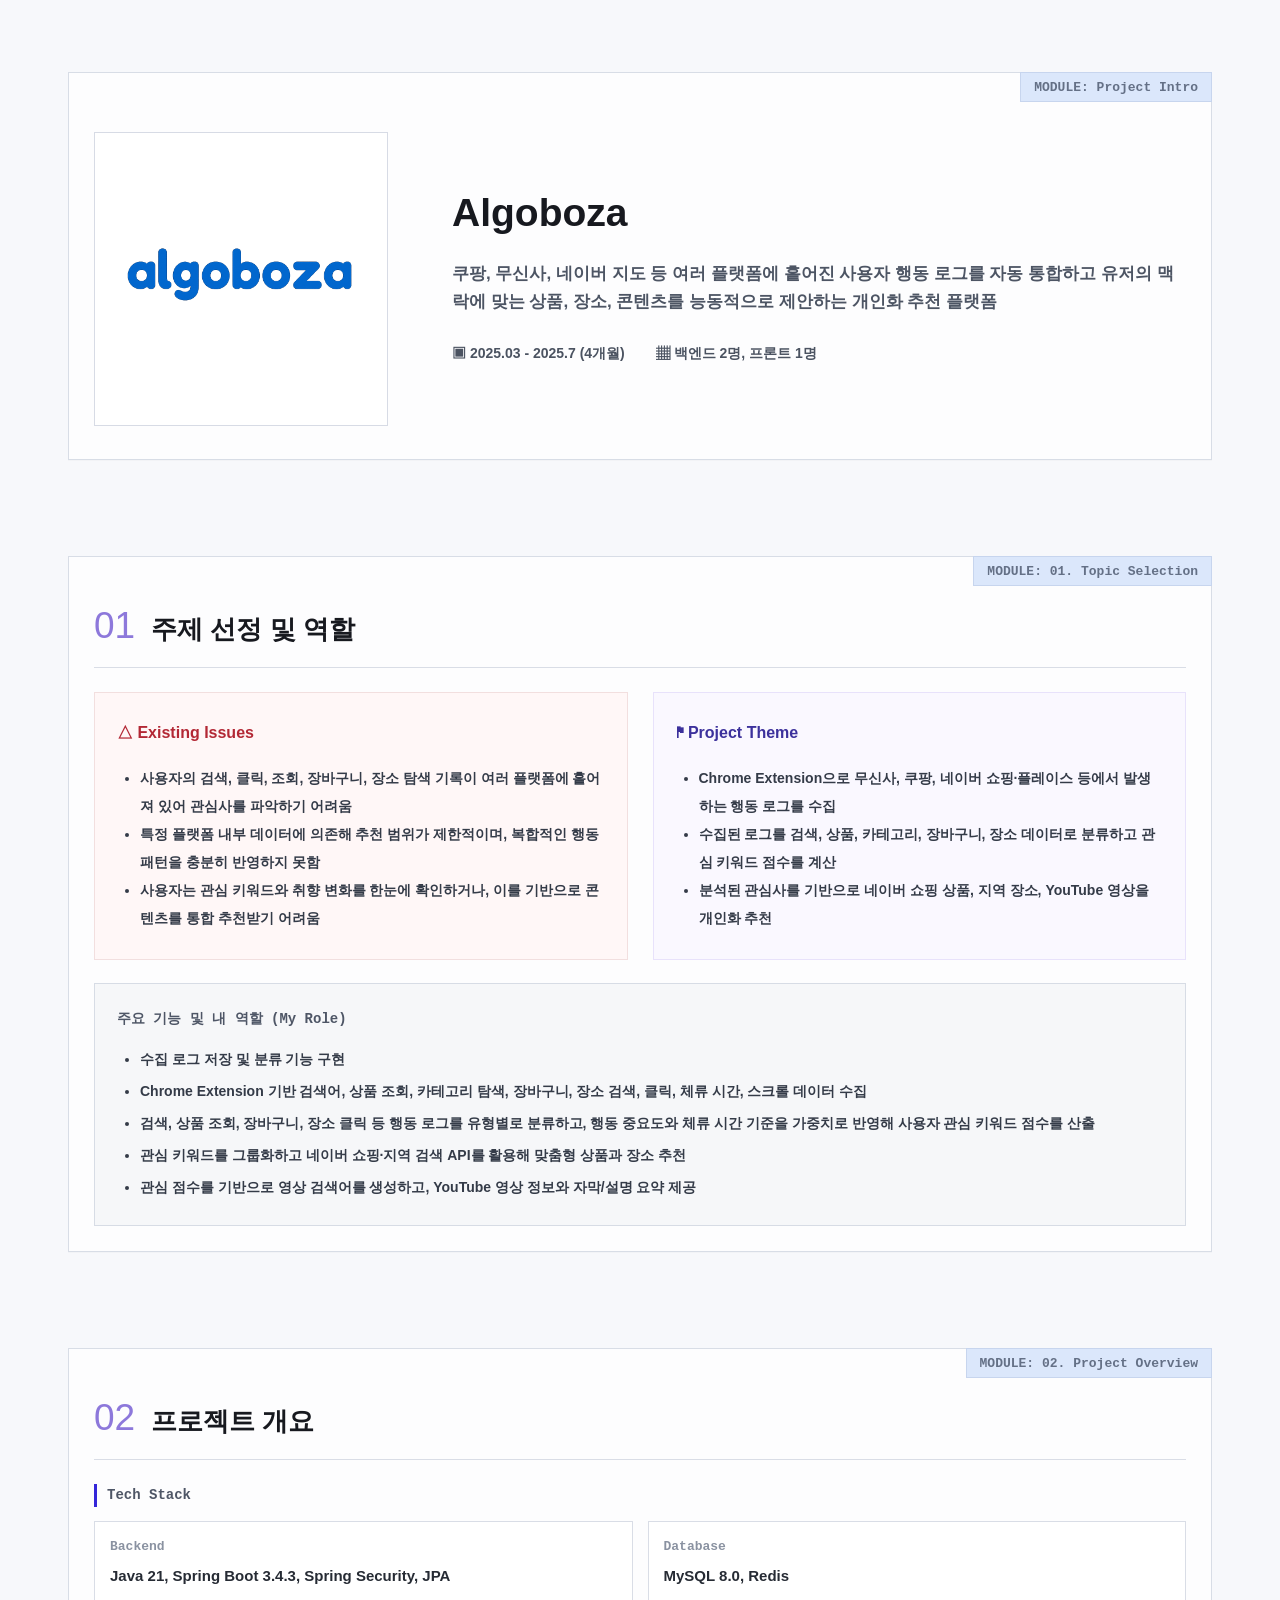
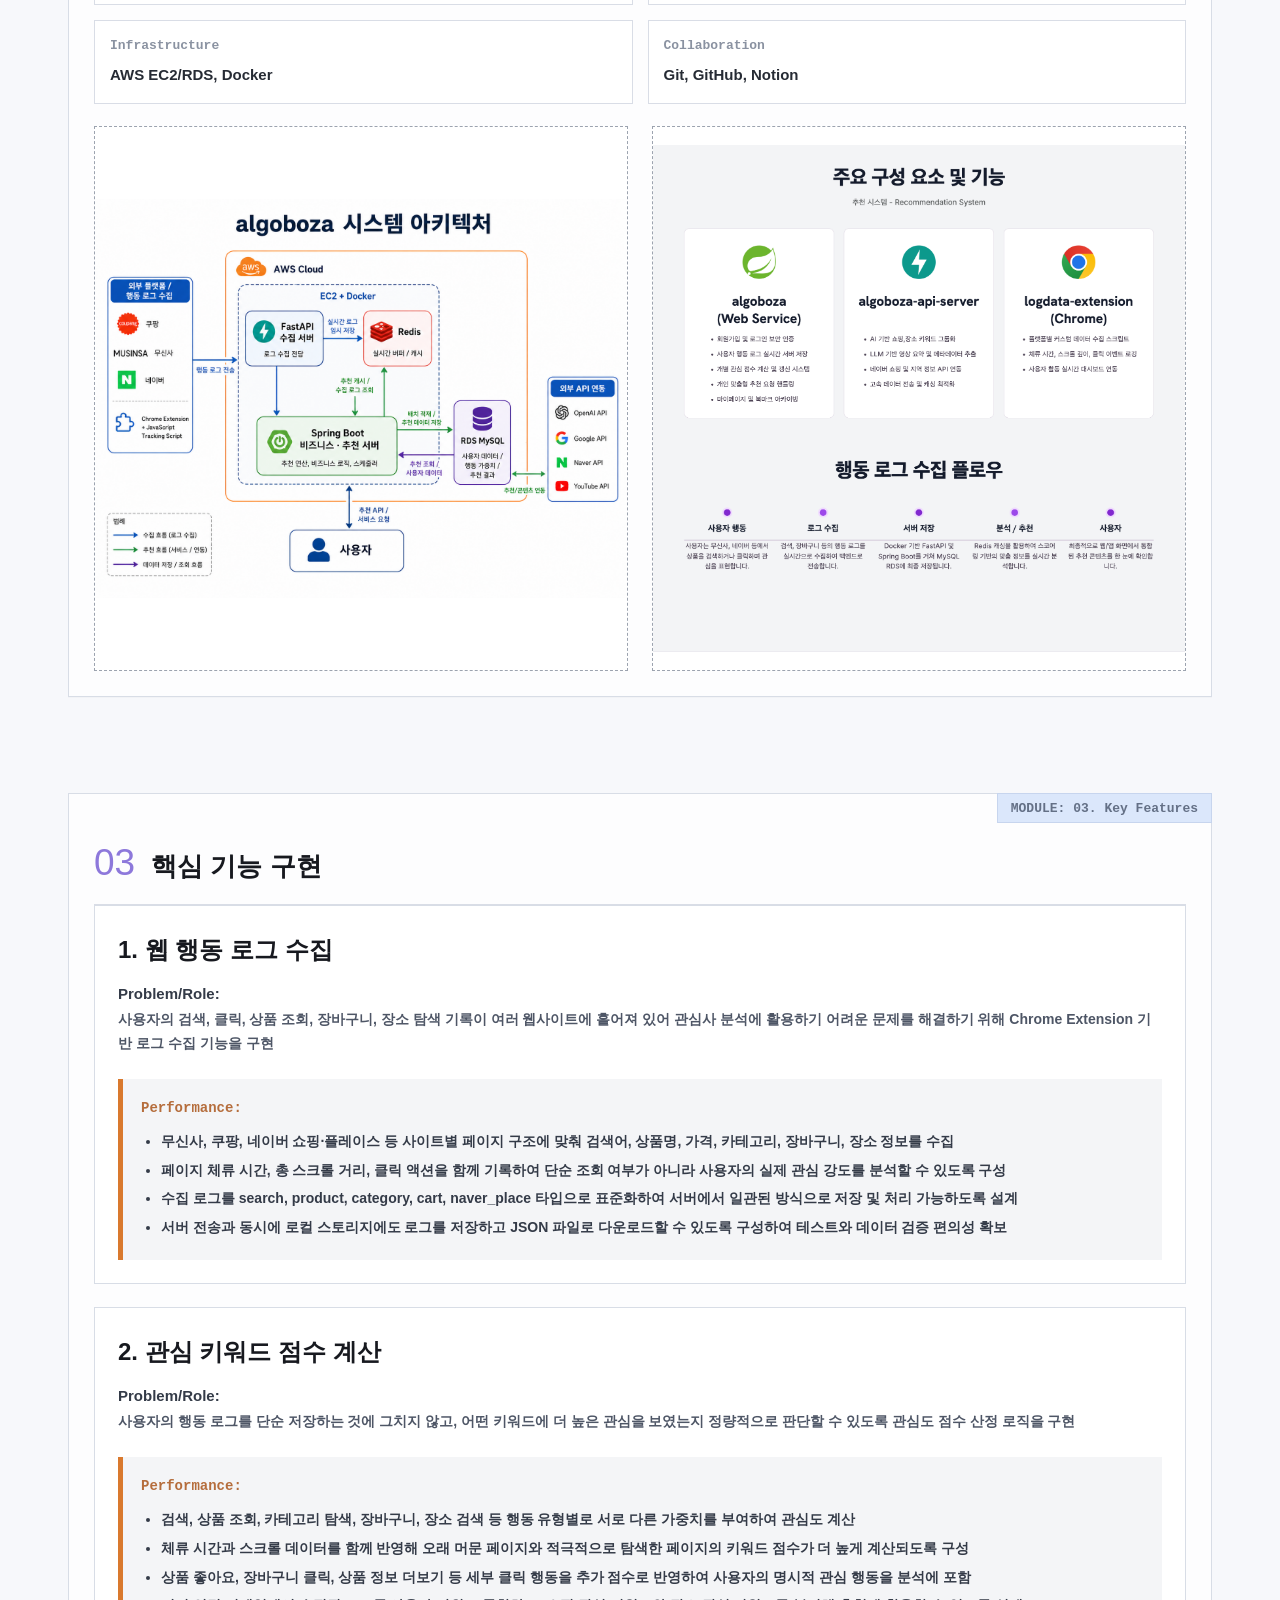
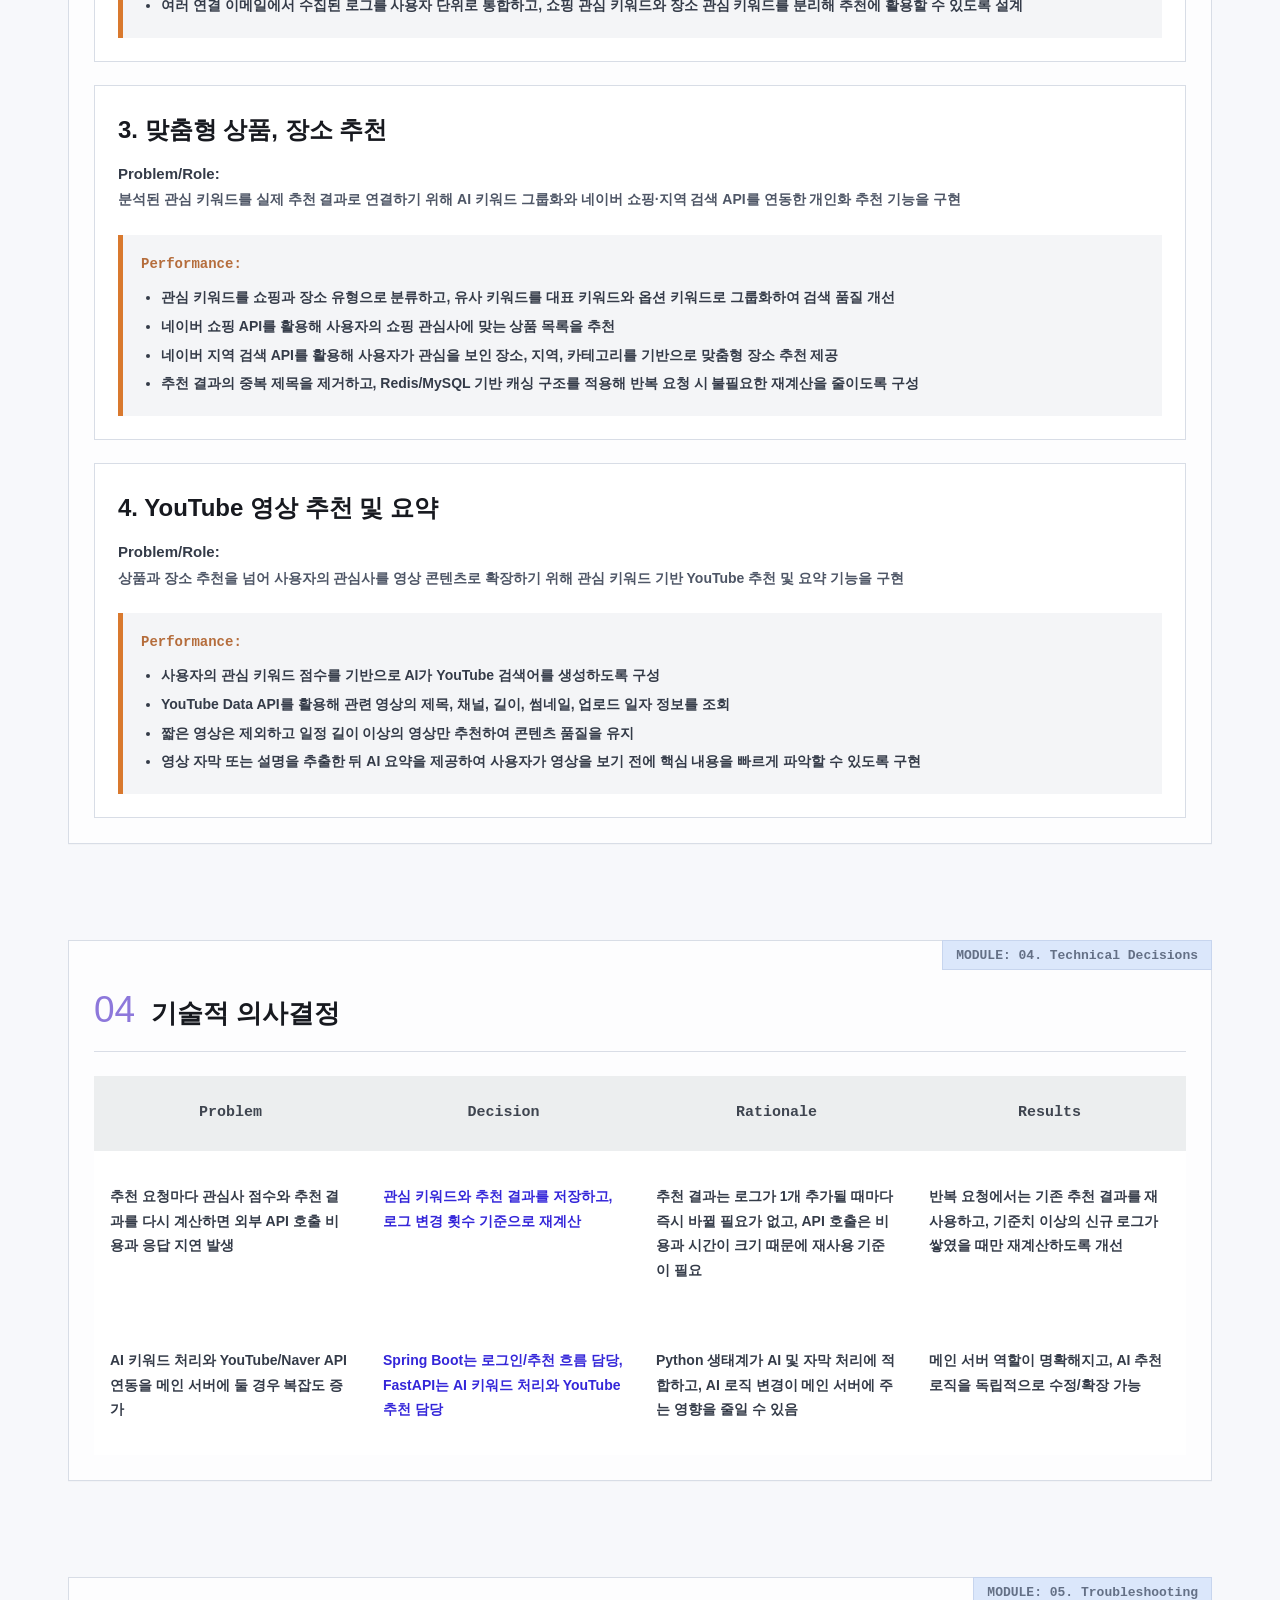
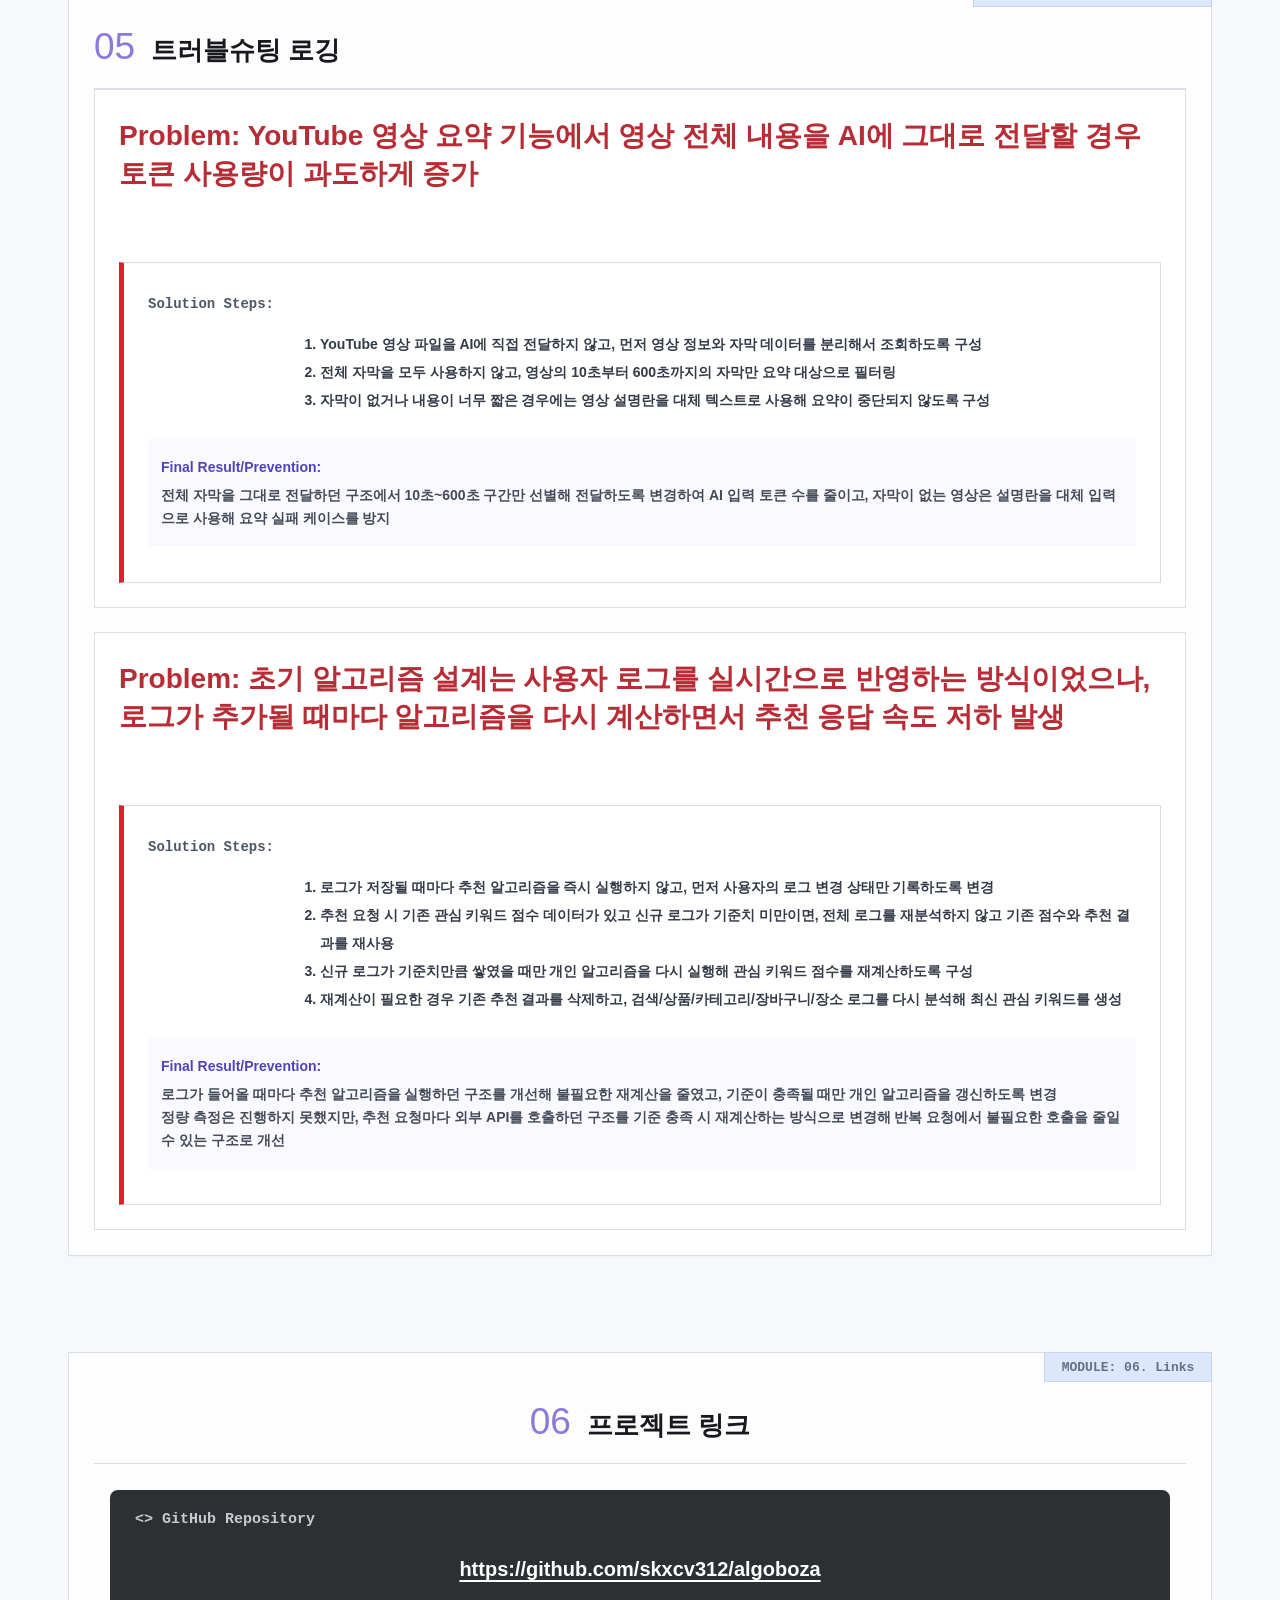
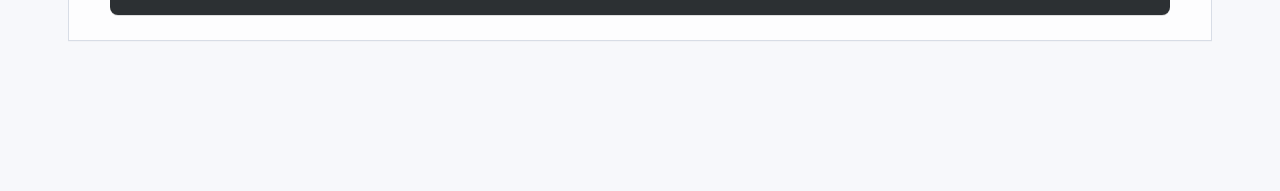
==== projects/algoboza.html @ 58234531 "feat: ALGOBOZA 프로젝트 상세 페이지 구현 - ALGOBOZA 프로젝트 소개, 역할, 기술 스택 섹션 추가  - 행동 로그 수집과 추천 기능 설명 섹션 구성  - 아키텍" ====
<!DOCTYPE html>
<html lang="ko">
<head>
  <meta charset="UTF-8">
  <meta name="viewport" content="width=device-width, initial-scale=1.0">
  <title>Algoboza Project Detail</title>
  <link rel="stylesheet" href="../assets/css/base.css">
  <link rel="stylesheet" href="../assets/css/project-detail.css">
</head>
<body>
  <main class="project-page" aria-label="ALGOBOZA 프로젝트 상세">
    <section class="module project-intro" aria-labelledby="project-title">
      <span class="module-label">MODULE: Project Intro</span>
      <div class="module-inner">
        <div class="project-logo">
          <img src="../assets/images/projects/algoboza/logo.png" alt="algoboza">
        </div>
        <div class="intro-content">
          <h1 class="intro-title" id="project-title">Algoboza</h1>
          <p class="intro-desc">쿠팡, 무신사, 네이버 지도 등 여러 플랫폼에 흩어진 사용자 행동 로그를 자동 통합하고 유저의 맥락에 맞는 상품, 장소, 콘텐츠를 능동적으로 제안하는 개인화 추천 플랫폼</p>
          <div class="intro-meta" aria-label="프로젝트 정보">
            <span>▣ 2025.03 - 2025.7 (4개월)</span>
            <span>▦ 백엔드 2명, 프론트 1명</span>
          </div>
        </div>
      </div>
    </section>

    <section class="module" aria-labelledby="topic-title">
      <span class="module-label">MODULE: 01. Topic Selection</span>
      <div class="module-inner">
        <header class="section-head">
          <span class="section-number">01</span>
          <h2 class="section-title" id="topic-title">주제 선정 및 역할</h2>
        </header>

        <div class="two-column">
          <article class="info-card issue">
            <h3 class="card-title danger">△ Existing Issues</h3>
            <ul class="card-list">
              <li>사용자의 검색, 클릭, 조회, 장바구니, 장소 탐색 기록이 여러 플랫폼에 흩어져 있어 관심사를 파악하기 어려움</li>
              <li>특정 플랫폼 내부 데이터에 의존해 추천 범위가 제한적이며, 복합적인 행동 패턴을 충분히 반영하지 못함</li>
              <li>사용자는 관심 키워드와 취향 변화를 한눈에 확인하거나, 이를 기반으로 콘텐츠를 통합 추천받기 어려움</li>
            </ul>
          </article>

          <article class="info-card theme">
            <h3 class="card-title purple">⚑ Project Theme</h3>
            <ul class="card-list">
              <li>Chrome Extension으로 무신사, 쿠팡, 네이버 쇼핑·플레이스 등에서 발생하는 행동 로그를 수집</li>
              <li>수집된 로그를 검색, 상품, 카테고리, 장바구니, 장소 데이터로 분류하고 관심 키워드 점수를 계산</li>
              <li>분석된 관심사를 기반으로 네이버 쇼핑 상품, 지역 장소, YouTube 영상을 개인화 추천</li>
            </ul>
          </article>
        </div>

        <div class="role-box">
          <p class="role-title">주요 기능 및 내 역할 (My Role)</p>
          <ul class="role-list">
            <li>수집 로그 저장 및 분류 기능 구현</li>
            <li>Chrome Extension 기반 검색어, 상품 조회, 카테고리 탐색, 장바구니, 장소 검색, 클릭, 체류 시간, 스크롤 데이터 수집</li>
            <li>검색, 상품 조회, 장바구니, 장소 클릭 등 행동 로그를 유형별로 분류하고, 행동 중요도와 체류 시간 기준을 가중치로 반영해 사용자 관심 키워드 점수를 산출</li>
            <li>관심 키워드를 그룹화하고 네이버 쇼핑·지역 검색 API를 활용해 맞춤형 상품과 장소 추천</li>
            <li>관심 점수를 기반으로 영상 검색어를 생성하고, YouTube 영상 정보와 자막/설명 요약 제공</li>
          </ul>
        </div>
      </div>
    </section>

    <section class="module" aria-labelledby="overview-title">
      <span class="module-label">MODULE: 02. Project Overview</span>
      <div class="module-inner">
        <header class="section-head">
          <span class="section-number">02</span>
          <h2 class="section-title" id="overview-title">프로젝트 개요</h2>
        </header>

        <p class="stack-title">Tech Stack</p>
        <div class="stack-grid">
          <div class="stack-card">
            <span class="stack-label">Backend</span>
            <span class="stack-value">Java 21, Spring Boot 3.4.3, Spring Security, JPA</span>
          </div>
          <div class="stack-card">
            <span class="stack-label">Database</span>
            <span class="stack-value">MySQL 8.0, Redis</span>
          </div>
          <div class="stack-card">
            <span class="stack-label">Infrastructure</span>
            <span class="stack-value">AWS EC2/RDS, Docker</span>
          </div>
          <div class="stack-card">
            <span class="stack-label">Collaboration</span>
            <span class="stack-value">Git, GitHub, Notion</span>
          </div>
        </div>

        <div class="diagram-grid">
          <figure class="diagram-card diagram-card-tall">
            <img src="../assets/images/projects/algoboza/architecture.png" alt="ALGOBOZA 시스템 아키텍처 다이어그램">
          </figure>
          <figure class="diagram-card diagram-card-tall">
            <img src="../assets/images/projects/algoboza/components.png" alt="ALGOBOZA 주요 구성 요소 및 행동 로그 수집 플로우">
          </figure>
        </div>
      </div>
    </section>

    <section class="module" aria-labelledby="features-title">
      <span class="module-label">MODULE: 03. Key Features</span>
      <div class="module-inner">
        <header class="section-head">
          <span class="section-number">03</span>
          <h2 class="section-title" id="features-title">핵심 기능 구현</h2>
        </header>

        <article class="feature-card">
          <h3 class="feature-title">1. 웹 행동 로그 수집</h3>
          <p class="problem-role">
            <strong>Problem/Role:</strong>
            사용자의 검색, 클릭, 상품 조회, 장바구니, 장소 탐색 기록이 여러 웹사이트에 흩어져 있어 관심사 분석에 활용하기 어려운 문제를 해결하기 위해 Chrome Extension 기반 로그 수집 기능을 구현
          </p>
          <div class="performance-box">
            <p class="performance-label">Performance:</p>
            <ul class="feature-list">
              <li>무신사, 쿠팡, 네이버 쇼핑·플레이스 등 사이트별 페이지 구조에 맞춰 검색어, 상품명, 가격, 카테고리, 장바구니, 장소 정보를 수집</li>
              <li>페이지 체류 시간, 총 스크롤 거리, 클릭 액션을 함께 기록하여 단순 조회 여부가 아니라 사용자의 실제 관심 강도를 분석할 수 있도록 구성</li>
              <li>수집 로그를 search, product, category, cart, naver_place 타입으로 표준화하여 서버에서 일관된 방식으로 저장 및 처리 가능하도록 설계</li>
              <li>서버 전송과 동시에 로컬 스토리지에도 로그를 저장하고 JSON 파일로 다운로드할 수 있도록 구성하여 테스트와 데이터 검증 편의성 확보</li>
            </ul>
          </div>
        </article>

        <article class="feature-card">
          <h3 class="feature-title">2. 관심 키워드 점수 계산</h3>
          <p class="problem-role">
            <strong>Problem/Role:</strong>
            사용자의 행동 로그를 단순 저장하는 것에 그치지 않고, 어떤 키워드에 더 높은 관심을 보였는지 정량적으로 판단할 수 있도록 관심도 점수 산정 로직을 구현
          </p>
          <div class="performance-box">
            <p class="performance-label">Performance:</p>
            <ul class="feature-list">
              <li>검색, 상품 조회, 카테고리 탐색, 장바구니, 장소 검색 등 행동 유형별로 서로 다른 가중치를 부여하여 관심도 계산</li>
              <li>체류 시간과 스크롤 데이터를 함께 반영해 오래 머문 페이지와 적극적으로 탐색한 페이지의 키워드 점수가 더 높게 계산되도록 구성</li>
              <li>상품 좋아요, 장바구니 클릭, 상품 정보 더보기 등 세부 클릭 행동을 추가 점수로 반영하여 사용자의 명시적 관심 행동을 분석에 포함</li>
              <li>여러 연결 이메일에서 수집된 로그를 사용자 단위로 통합하고, 쇼핑 관심 키워드와 장소 관심 키워드를 분리해 추천에 활용할 수 있도록 설계</li>
            </ul>
          </div>
        </article>

        <article class="feature-card">
          <h3 class="feature-title">3. 맞춤형 상품, 장소 추천</h3>
          <p class="problem-role">
            <strong>Problem/Role:</strong>
            분석된 관심 키워드를 실제 추천 결과로 연결하기 위해 AI 키워드 그룹화와 네이버 쇼핑·지역 검색 API를 연동한 개인화 추천 기능을 구현
          </p>
          <div class="performance-box">
            <p class="performance-label">Performance:</p>
            <ul class="feature-list">
              <li>관심 키워드를 쇼핑과 장소 유형으로 분류하고, 유사 키워드를 대표 키워드와 옵션 키워드로 그룹화하여 검색 품질 개선</li>
              <li>네이버 쇼핑 API를 활용해 사용자의 쇼핑 관심사에 맞는 상품 목록을 추천</li>
              <li>네이버 지역 검색 API를 활용해 사용자가 관심을 보인 장소, 지역, 카테고리를 기반으로 맞춤형 장소 추천 제공</li>
              <li>추천 결과의 중복 제목을 제거하고, Redis/MySQL 기반 캐싱 구조를 적용해 반복 요청 시 불필요한 재계산을 줄이도록 구성</li>
            </ul>
          </div>
        </article>

        <article class="feature-card">
          <h3 class="feature-title">4. YouTube 영상 추천 및 요약</h3>
          <p class="problem-role">
            <strong>Problem/Role:</strong>
            상품과 장소 추천을 넘어 사용자의 관심사를 영상 콘텐츠로 확장하기 위해 관심 키워드 기반 YouTube 추천 및 요약 기능을 구현
          </p>
          <div class="performance-box">
            <p class="performance-label">Performance:</p>
            <ul class="feature-list">
              <li>사용자의 관심 키워드 점수를 기반으로 AI가 YouTube 검색어를 생성하도록 구성</li>
              <li>YouTube Data API를 활용해 관련 영상의 제목, 채널, 길이, 썸네일, 업로드 일자 정보를 조회</li>
              <li>짧은 영상은 제외하고 일정 길이 이상의 영상만 추천하여 콘텐츠 품질을 유지</li>
              <li>영상 자막 또는 설명을 추출한 뒤 AI 요약을 제공하여 사용자가 영상을 보기 전에 핵심 내용을 빠르게 파악할 수 있도록 구현</li>
            </ul>
          </div>
        </article>
      </div>
    </section>

    <section class="module" aria-labelledby="decisions-title">
      <span class="module-label">MODULE: 04. Technical Decisions</span>
      <div class="module-inner">
        <header class="section-head">
          <span class="section-number">04</span>
          <h2 class="section-title" id="decisions-title">기술적 의사결정</h2>
        </header>

        <table class="decision-table">
          <thead>
            <tr>
              <th>Problem</th>
              <th>Decision</th>
              <th>Rationale</th>
              <th>Results</th>
            </tr>
          </thead>
          <tbody>
            <tr>
              <td>추천 요청마다 관심사 점수와 추천 결과를 다시 계산하면 외부 API 호출 비용과 응답 지연 발생</td>
              <td class="decision">관심 키워드와 추천 결과를 저장하고, 로그 변경 횟수 기준으로 재계산</td>
              <td>추천 결과는 로그가 1개 추가될 때마다 즉시 바뀔 필요가 없고, API 호출은 비용과 시간이 크기 때문에 재사용 기준이 필요</td>
              <td>반복 요청에서는 기존 추천 결과를 재사용하고, 기준치 이상의 신규 로그가 쌓였을 때만 재계산하도록 개선</td>
            </tr>
            <tr>
              <td>AI 키워드 처리와 YouTube/Naver API 연동을 메인 서버에 둘 경우 복잡도 증가</td>
              <td class="decision">Spring Boot는 로그인/추천 흐름 담당,<br>FastAPI는 AI 키워드 처리와 YouTube 추천 담당</td>
              <td>Python 생태계가 AI 및 자막 처리에 적합하고, AI 로직 변경이 메인 서버에 주는 영향을 줄일 수 있음</td>
              <td>메인 서버 역할이 명확해지고, AI 추천 로직을 독립적으로 수정/확장 가능</td>
            </tr>
          </tbody>
        </table>
      </div>
    </section>

    <section class="module" aria-labelledby="trouble-title">
      <span class="module-label">MODULE: 05. Troubleshooting</span>
      <div class="module-inner">
        <header class="section-head">
          <span class="section-number">05</span>
          <h2 class="section-title" id="trouble-title">트러블슈팅 로깅</h2>
        </header>

        <article class="trouble-card">
          <h3 class="problem-title">Problem: YouTube 영상 요약 기능에서 영상 전체 내용을 AI에 그대로 전달할 경우 토큰 사용량이 과도하게 증가</h3>
          <div class="solution-box">
            <p class="note-title">Solution Steps:</p>
            <ol class="step-list">
              <li>YouTube 영상 파일을 AI에 직접 전달하지 않고, 먼저 영상 정보와 자막 데이터를 분리해서 조회하도록 구성</li>
              <li>전체 자막을 모두 사용하지 않고, 영상의 10초부터 600초까지의 자막만 요약 대상으로 필터링</li>
              <li>자막이 없거나 내용이 너무 짧은 경우에는 영상 설명란을 대체 텍스트로 사용해 요약이 중단되지 않도록 구성</li>
            </ol>

            <p class="result-box">
              <strong>Final Result/Prevention:</strong>
              전체 자막을 그대로 전달하던 구조에서 10초~600초 구간만 선별해 전달하도록 변경하여 AI 입력 토큰 수를 줄이고, 자막이 없는 영상은 설명란을 대체 입력으로 사용해 요약 실패 케이스를 방지
            </p>
          </div>
        </article>

        <article class="trouble-card">
          <h3 class="problem-title">Problem: 초기 알고리즘 설계는 사용자 로그를 실시간으로 반영하는 방식이었으나,<br>로그가 추가될 때마다 알고리즘을 다시 계산하면서 추천 응답 속도 저하 발생</h3>
          <div class="solution-box">
            <p class="note-title">Solution Steps:</p>
            <ol class="step-list">
              <li>로그가 저장될 때마다 추천 알고리즘을 즉시 실행하지 않고, 먼저 사용자의 로그 변경 상태만 기록하도록 변경</li>
              <li>추천 요청 시 기존 관심 키워드 점수 데이터가 있고 신규 로그가 기준치 미만이면, 전체 로그를 재분석하지 않고 기존 점수와 추천 결과를 재사용</li>
              <li>신규 로그가 기준치만큼 쌓였을 때만 개인 알고리즘을 다시 실행해 관심 키워드 점수를 재계산하도록 구성</li>
              <li>재계산이 필요한 경우 기존 추천 결과를 삭제하고, 검색/상품/카테고리/장바구니/장소 로그를 다시 분석해 최신 관심 키워드를 생성</li>
            </ol>

            <p class="result-box">
              <strong>Final Result/Prevention:</strong>
              로그가 들어올 때마다 추천 알고리즘을 실행하던 구조를 개선해 불필요한 재계산을 줄였고, 기준이 충족될 때만 개인 알고리즘을 갱신하도록 변경<br>
              정량 측정은 진행하지 못했지만, 추천 요청마다 외부 API를 호출하던 구조를 기준 충족 시 재계산하는 방식으로 변경해 반복 요청에서 불필요한 호출을 줄일 수 있는 구조로 개선
            </p>
          </div>
        </article>
      </div>
    </section>

    <section class="module" aria-labelledby="links-title">
      <span class="module-label">MODULE: 06. Links</span>
      <div class="module-inner">
        <header class="section-head section-head-centered">
          <span class="section-number">06</span>
          <h2 class="section-title" id="links-title">프로젝트 링크</h2>
        </header>

        <div class="repo-card">
          <p class="repo-label">&lt;&gt; GitHub Repository</p>
          <a class="repo-link" href="https://github.com/skxcv312/algoboza" target="_blank" rel="noreferrer">https://github.com/skxcv312/algoboza</a>
        </div>
      </div>
    </section>
  </main>
</body>
</html>
---- assets/css/base.css ----
:root {
  --bg: #f7f8fb;
  --ink: #17191f;
  --muted: #5d6472;
  --soft: #8c94a3;
  --line: #d9dde6;
  --purple: #3426d9;
  --purple-dark: #251bb5;
  --purple-soft: #ebe8ff;
  --blue-chip: #d9e6ff;
  --card: #ffffff;
}

* {
  box-sizing: border-box;
}

body {
  margin: 0;
  background: var(--bg);
  color: var(--ink);
  font-family: "Pretendard", "Apple SD Gothic Neo", "Noto Sans KR", "Segoe UI", sans-serif;
  line-height: 1.65;
}

a {
  color: inherit;
  text-decoration: none;
}

.action {
  appearance: none;
  min-width: 211px;
  height: 58px;
  display: inline-flex;
  align-items: center;
  justify-content: center;
  gap: 11px;
  border: 1px solid #a8adb9;
  border-radius: 10px;
  background: #ffffff;
  color: #343842;
  font-family: inherit;
  font-size: 16px;
  font-weight: 800;
  cursor: pointer;
  box-shadow: 0 1px 0 rgba(255, 255, 255, 0.85) inset;
  transition: transform 160ms ease, box-shadow 160ms ease, border-color 160ms ease;
}

.action.primary {
  min-width: 262px;
  border-color: transparent;
  background: var(--purple);
  color: #ffffff;
  box-shadow: 0 10px 24px rgba(52, 38, 217, 0.18);
}

.action:hover {
  transform: translateY(-2px);
  border-color: var(--purple);
  box-shadow: 0 12px 25px rgba(25, 30, 50, 0.1);
}

.action.primary:hover {
  background: var(--purple-dark);
  box-shadow: 0 14px 28px rgba(52, 38, 217, 0.24);
}

.icon {
  width: 21px;
  height: 21px;
  flex: 0 0 auto;
  stroke: currentColor;
  stroke-width: 2.2;
  stroke-linecap: round;
  stroke-linejoin: round;
  fill: none;
}
---- assets/css/project-detail.css ----
.project-page {
  width: 100%;
  max-width: 1800px;
  margin: 0 auto;
  padding: 72px 68px 150px;
}

.module {
  position: relative;
  border: 1px solid #d8dde6;
  background: rgba(255, 255, 255, 0.72);
  box-shadow: 0 1px 0 rgba(18, 22, 35, 0.02);
}

.module + .module {
  margin-top: 96px;
}

.module-label {
  position: absolute;
  top: -1px;
  right: -1px;
  min-width: 168px;
  padding: 8px 13px 7px;
  border: 1px solid #c7d5ee;
  background: #dbe7fb;
  color: #647086;
  font-family: "SFMono-Regular", "Consolas", "Liberation Mono", monospace;
  font-size: 13px;
  font-weight: 700;
  line-height: 1;
  text-align: center;
}

.module-inner {
  padding: 50px 25px 25px;
}

.project-intro {
  min-height: 386px;
}

.project-intro .module-inner {
  min-height: inherit;
  display: grid;
  grid-template-columns: 300px 1fr;
  align-items: center;
  gap: 58px;
}

.project-logo {
  width: 294px;
  height: 294px;
  border: 1px solid #d7dbe5;
  background: #ffffff;
  overflow: hidden;
}

.project-logo img {
  width: 100%;
  height: 100%;
  display: block;
  object-fit: contain;
}

.intro-title {
  margin: 0 0 24px;
  font-size: 39px;
  font-weight: 900;
  line-height: 1.15;
}

.intro-desc {
  margin: 0 0 26px;
  color: #4d5564;
  font-size: 17px;
  font-weight: 700;
}

.intro-meta {
  display: flex;
  flex-wrap: wrap;
  gap: 31px;
  color: #4b5361;
  font-size: 14px;
  font-weight: 800;
}

.intro-meta span {
  display: inline-flex;
  align-items: center;
  gap: 8px;
}

.section-head {
  display: flex;
  align-items: baseline;
  gap: 16px;
  padding-bottom: 22px;
  border-bottom: 1px solid var(--line);
}

.section-number {
  color: #8d78db;
  font-size: 37px;
  font-weight: 300;
  letter-spacing: 0;
  line-height: 1;
}

.section-title {
  margin: 0;
  color: var(--ink);
  font-size: 26px;
  font-weight: 900;
  line-height: 1.2;
}

.two-column {
  display: grid;
  grid-template-columns: 1fr 1fr;
  gap: 25px;
  margin-top: 24px;
}

.info-card {
  min-height: 171px;
  padding: 27px 22px;
  border: 1px solid #e2e5ec;
  background: #ffffff;
}

.info-card.issue {
  background: #fff7f7;
  border-color: #f2dfdf;
}

.info-card.theme {
  background: #faf8ff;
  border-color: #e8e2fb;
}

.card-title {
  display: flex;
  align-items: center;
  gap: 10px;
  margin: 0 0 17px;
  font-size: 16px;
  font-weight: 900;
}

.card-title.danger {
  color: #b32835;
}

.card-title.purple {
  color: #3c319c;
}

.card-list,
.role-list,
.feature-list,
.step-list {
  margin: 0;
  padding-left: 23px;
  color: #343b48;
  font-size: 14px;
  font-weight: 650;
  line-height: 2;
}

.role-box {
  margin-top: 23px;
  padding: 24px 22px;
  border: 1px solid #d7dce5;
  background: #f6f7f9;
}

.role-title,
.stack-title,
.note-title {
  margin: 0 0 14px;
  color: #4e5666;
  font-family: "SFMono-Regular", "Consolas", "Liberation Mono", monospace;
  font-size: 14px;
  font-weight: 800;
}

.role-list {
  font-weight: 800;
}

.role-list li + li {
  margin-top: 4px;
}

.stack-title {
  margin-top: 24px;
  padding-left: 10px;
  border-left: 3px solid var(--purple);
}

.stack-grid {
  display: grid;
  grid-template-columns: 1fr 1fr;
  gap: 15px;
}

.stack-card {
  min-height: 74px;
  padding: 14px 15px;
  border: 1px solid #d9dde6;
  background: #ffffff;
}

.stack-label {
  display: block;
  margin-bottom: 6px;
  color: #8a92a1;
  font-family: "SFMono-Regular", "Consolas", "Liberation Mono", monospace;
  font-size: 13px;
  font-weight: 800;
}

.stack-value {
  color: #262b34;
  font-size: 15px;
  font-weight: 700;
}

.diagram-grid {
  display: grid;
  grid-template-columns: 1fr 1fr;
  gap: 24px;
  margin-top: 22px;
}

.diagram-card {
  margin: 0;
  height: 489px;
  border: 1px dashed #9ca3af;
  background: #ffffff;
  overflow: hidden;
}

.diagram-card img {
  width: 100%;
  height: 100%;
  display: block;
  object-fit: contain;
}

.diagram-card-tall {
  height: 545px;
}

.feature-card {
  padding: 29px 23px 23px;
  border: 1px solid #d8dde6;
  background: #ffffff;
}

.feature-card + .feature-card {
  margin-top: 23px;
}

.feature-title {
  margin: 0 0 16px;
  font-size: 24px;
  font-weight: 650;
  line-height: 1.25;
}

.problem-role {
  margin: 0 0 23px;
  color: #4e5666;
  font-size: 14px;
  font-weight: 700;
  line-height: 1.7;
}

.problem-role strong {
  display: block;
  margin-bottom: 2px;
  color: #343b48;
  font-size: 15px;
}

.performance-box {
  padding: 18px 22px 18px 18px;
  border-left: 5px solid #d9792e;
  background: #f4f5f7;
}

.performance-label {
  margin: 0 0 7px;
  color: #b56d3c;
  font-family: "SFMono-Regular", "Consolas", "Liberation Mono", monospace;
  font-size: 14px;
  font-weight: 900;
}

.feature-list {
  padding-left: 20px;
  line-height: 2.05;
}

.decision-table {
  width: 100%;
  margin-top: 24px;
  border-collapse: collapse;
  table-layout: fixed;
  background: #ffffff;
}

.decision-table th {
  padding: 25px 18px;
  background: #eceeef;
  color: #3f4550;
  font-family: "SFMono-Regular", "Consolas", "Liberation Mono", monospace;
  font-size: 15px;
  font-weight: 800;
  text-align: center;
}

.decision-table td {
  padding: 33px 16px;
  color: #343b48;
  font-size: 14px;
  font-weight: 700;
  line-height: 1.75;
  vertical-align: top;
}

.decision-table .decision {
  color: var(--purple);
  font-weight: 900;
}

.trouble-card {
  padding: 27px 24px 24px;
  border: 1px solid #d8dde6;
  background: #ffffff;
}

.trouble-card + .trouble-card {
  margin-top: 24px;
}

.problem-title {
  margin: 0 0 70px;
  color: #b72c35;
  font-size: 28px;
  font-weight: 650;
  line-height: 1.35;
}

.solution-box {
  padding: 30px 24px 21px;
  border: 1px solid #d6dae3;
  border-left: 5px solid #e31f2f;
  background: #ffffff;
}

.step-list {
  margin-left: 150px;
  padding-left: 22px;
}

.result-box {
  margin-top: 25px;
  padding: 17px 13px;
  background: #faf9ff;
  color: #434b58;
  font-size: 14px;
  font-weight: 650;
  line-height: 1.65;
}

.result-box strong {
  display: block;
  margin-bottom: 4px;
  color: #5043b7;
  font-weight: 900;
}

.repo-card {
  width: min(100%, 1060px);
  margin: 26px auto 0;
  padding: 18px 25px 29px;
  border-radius: 8px;
  background: #2c3033;
  color: #dfe3e8;
  box-shadow: 0 1px 0 rgba(0, 0, 0, 0.12);
}

.section-head-centered {
  justify-content: center;
}

.repo-label {
  margin: 0 0 20px;
  color: #c7cbd1;
  font-family: "SFMono-Regular", "Consolas", "Liberation Mono", monospace;
  font-size: 15px;
  font-weight: 800;
}

.repo-link {
  display: block;
  color: #ffffff;
  font-size: 20px;
  font-weight: 650;
  text-align: center;
  text-decoration: underline;
  text-underline-offset: 4px;
  transition: color 160ms ease;
}

.repo-link:hover {
  color: #dbe7fb;
}

@media (max-width: 1040px) {
  .project-page {
    padding: 50px 24px 90px;
  }

  .project-intro .module-inner,
  .two-column,
  .stack-grid,
  .diagram-grid {
    grid-template-columns: 1fr;
  }

  .project-logo {
    width: 240px;
    height: 240px;
  }

  .step-list {
    margin-left: 0;
  }
}

@media (max-width: 680px) {
  html,
  body {
    overflow-x: hidden;
  }

  .project-page {
    width: 100vw;
    padding: 28px 18px 64px;
    overflow-x: hidden;
  }

  .module + .module {
    margin-top: 54px;
  }

  .module-label {
    position: static;
    display: block;
    margin-left: auto;
    border-top: 0;
    border-right: 0;
  }

  .module-inner {
    padding: 30px 18px 18px;
  }

  .project-intro .module-inner {
    gap: 28px;
  }

  .project-logo {
    width: 190px;
    height: 190px;
  }

  .intro-title {
    font-size: 32px;
  }

  .section-number {
    font-size: 32px;
  }

  .section-title {
    font-size: 22px;
  }

  .diagram-card {
    height: 280px;
  }

  .diagram-card-tall {
    height: 320px;
  }

  .decision-table {
    display: block;
    overflow-x: auto;
    min-width: 760px;
  }

  .problem-title {
    margin-bottom: 36px;
    font-size: 21px;
  }

  .repo-link {
    overflow-wrap: anywhere;
    font-size: 16px;
  }
}
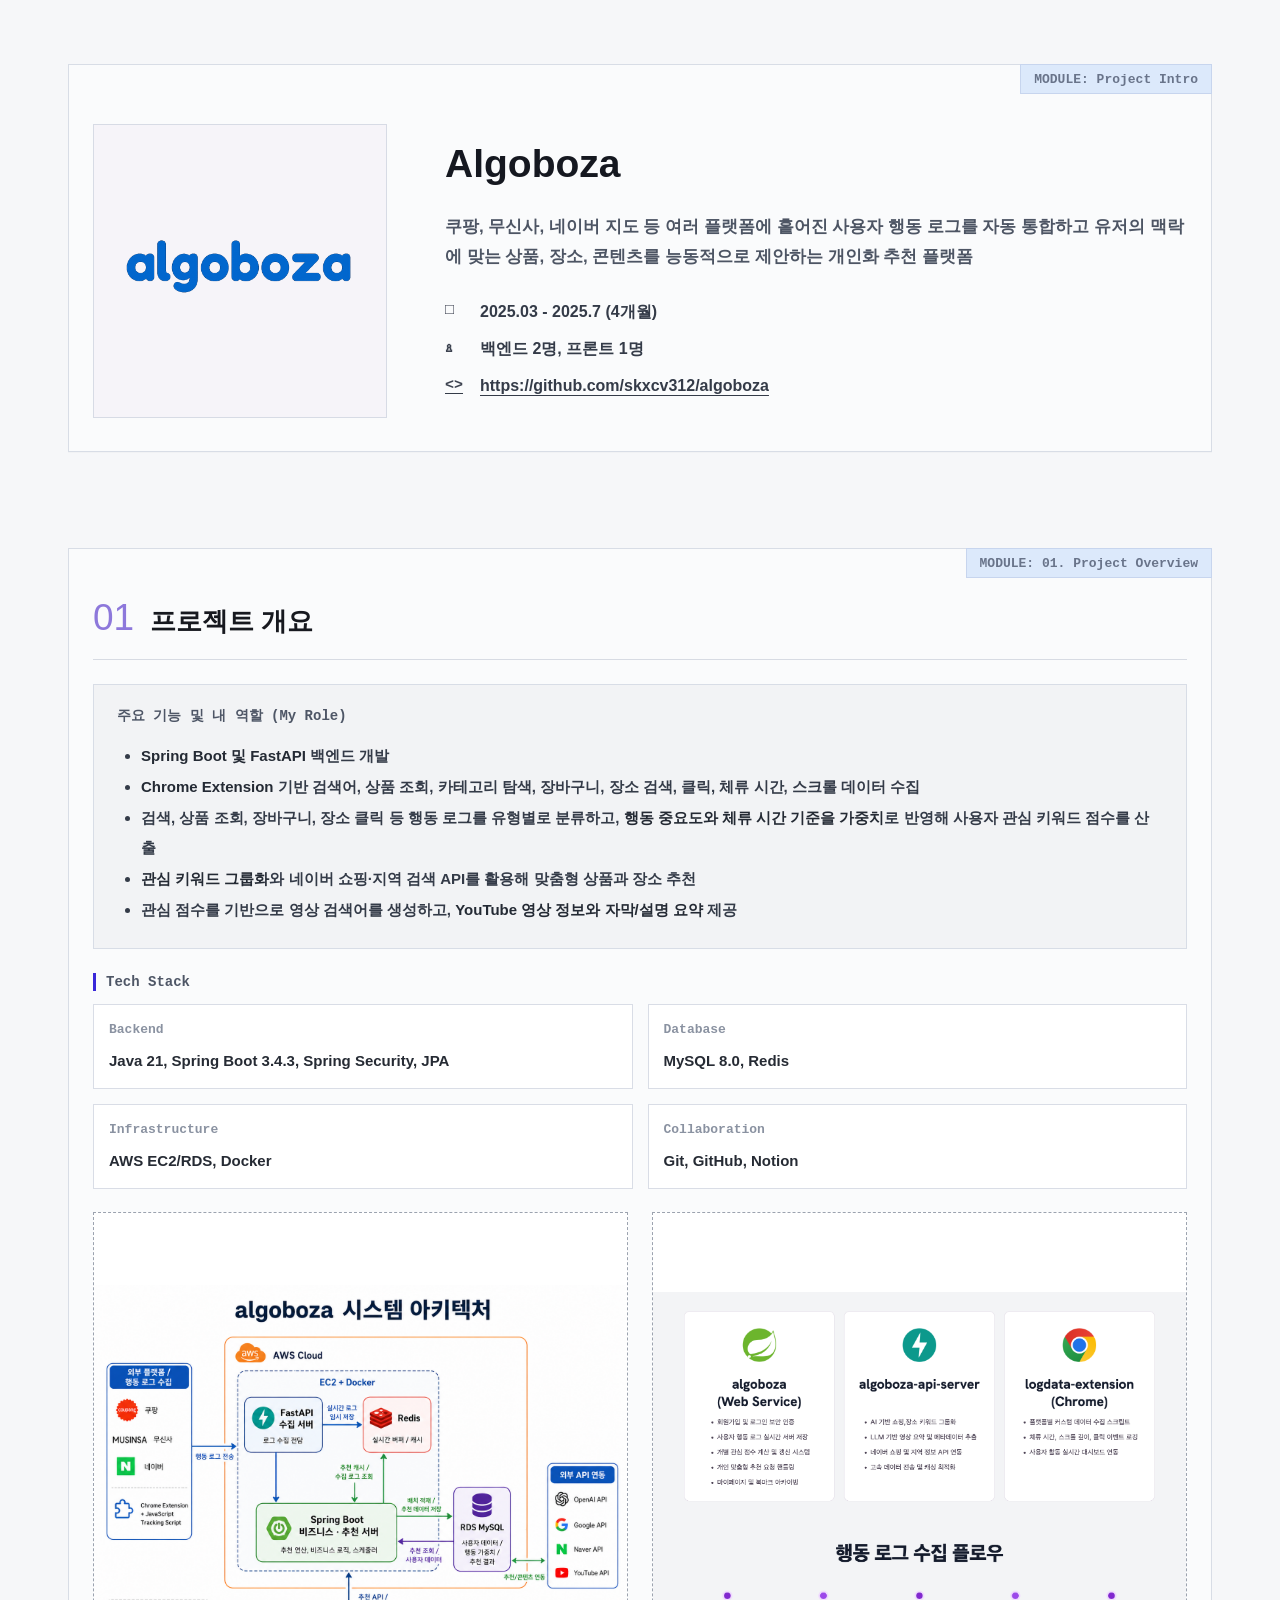
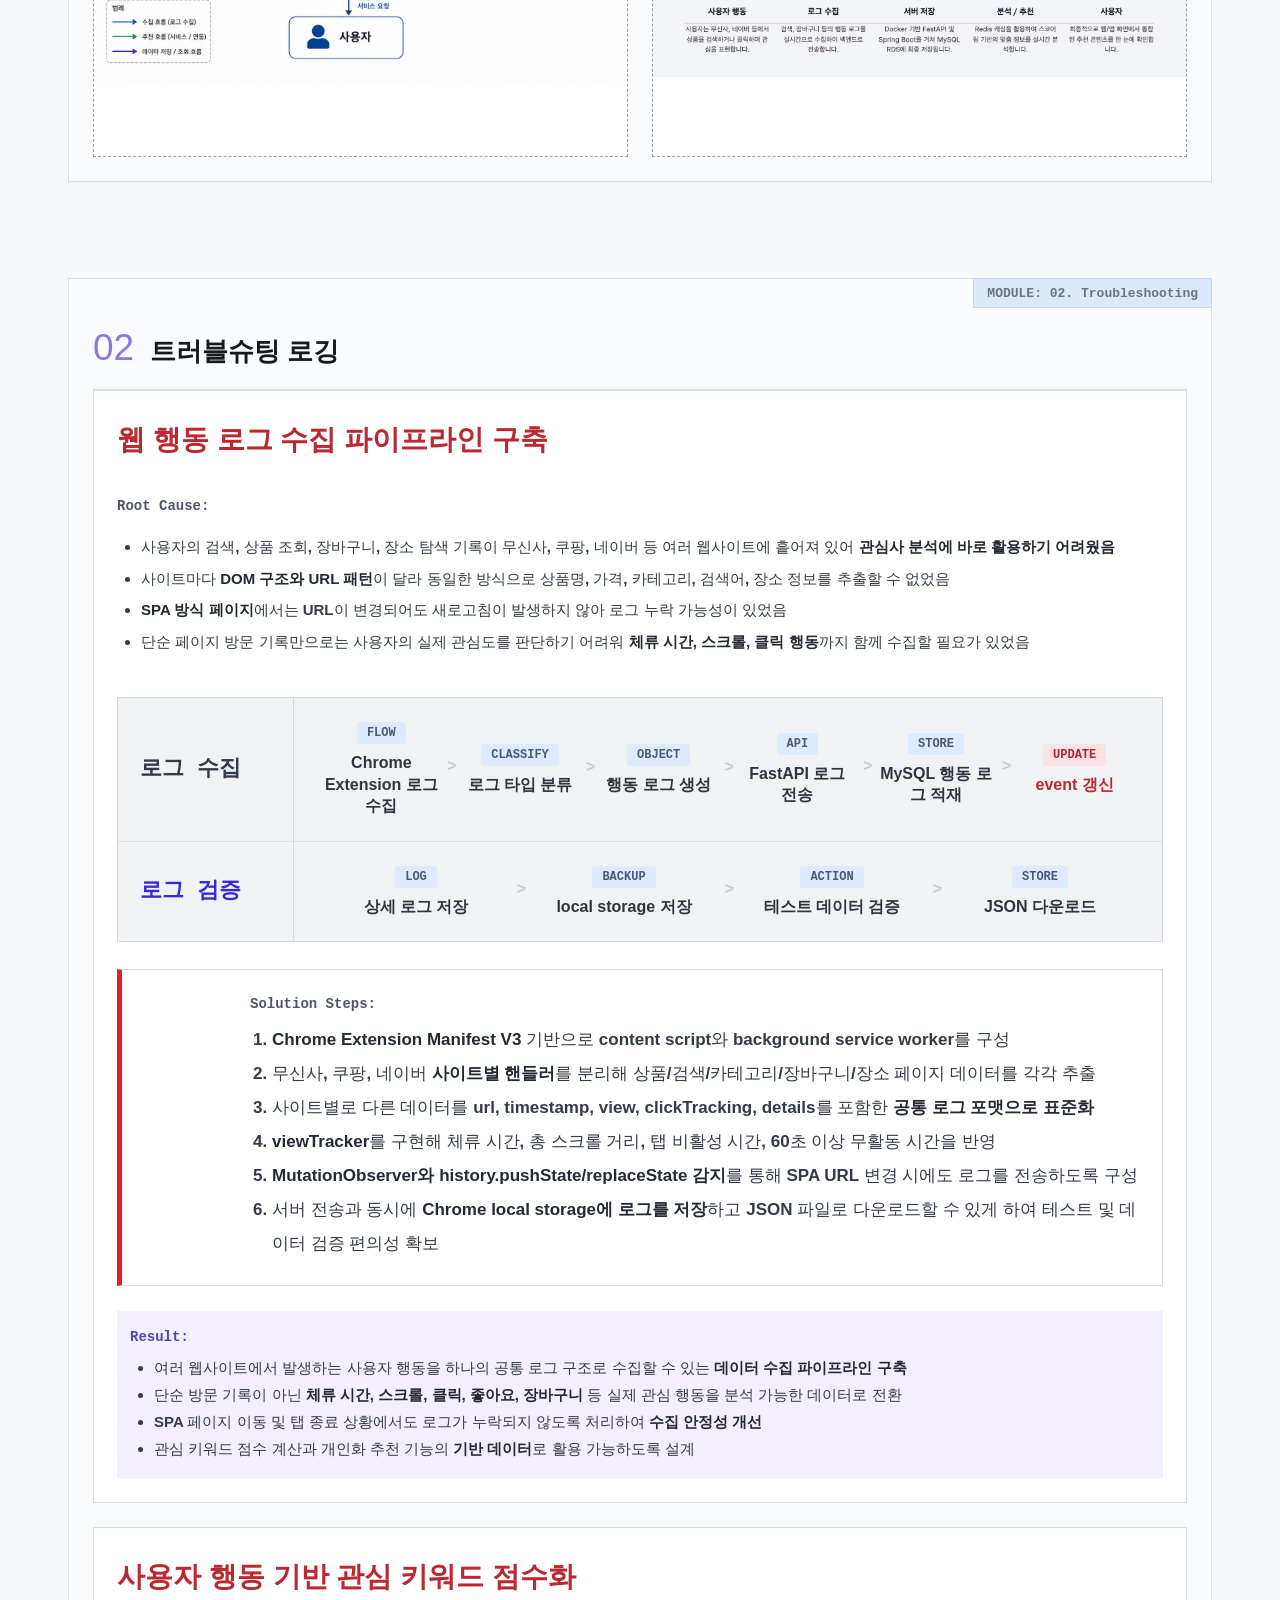
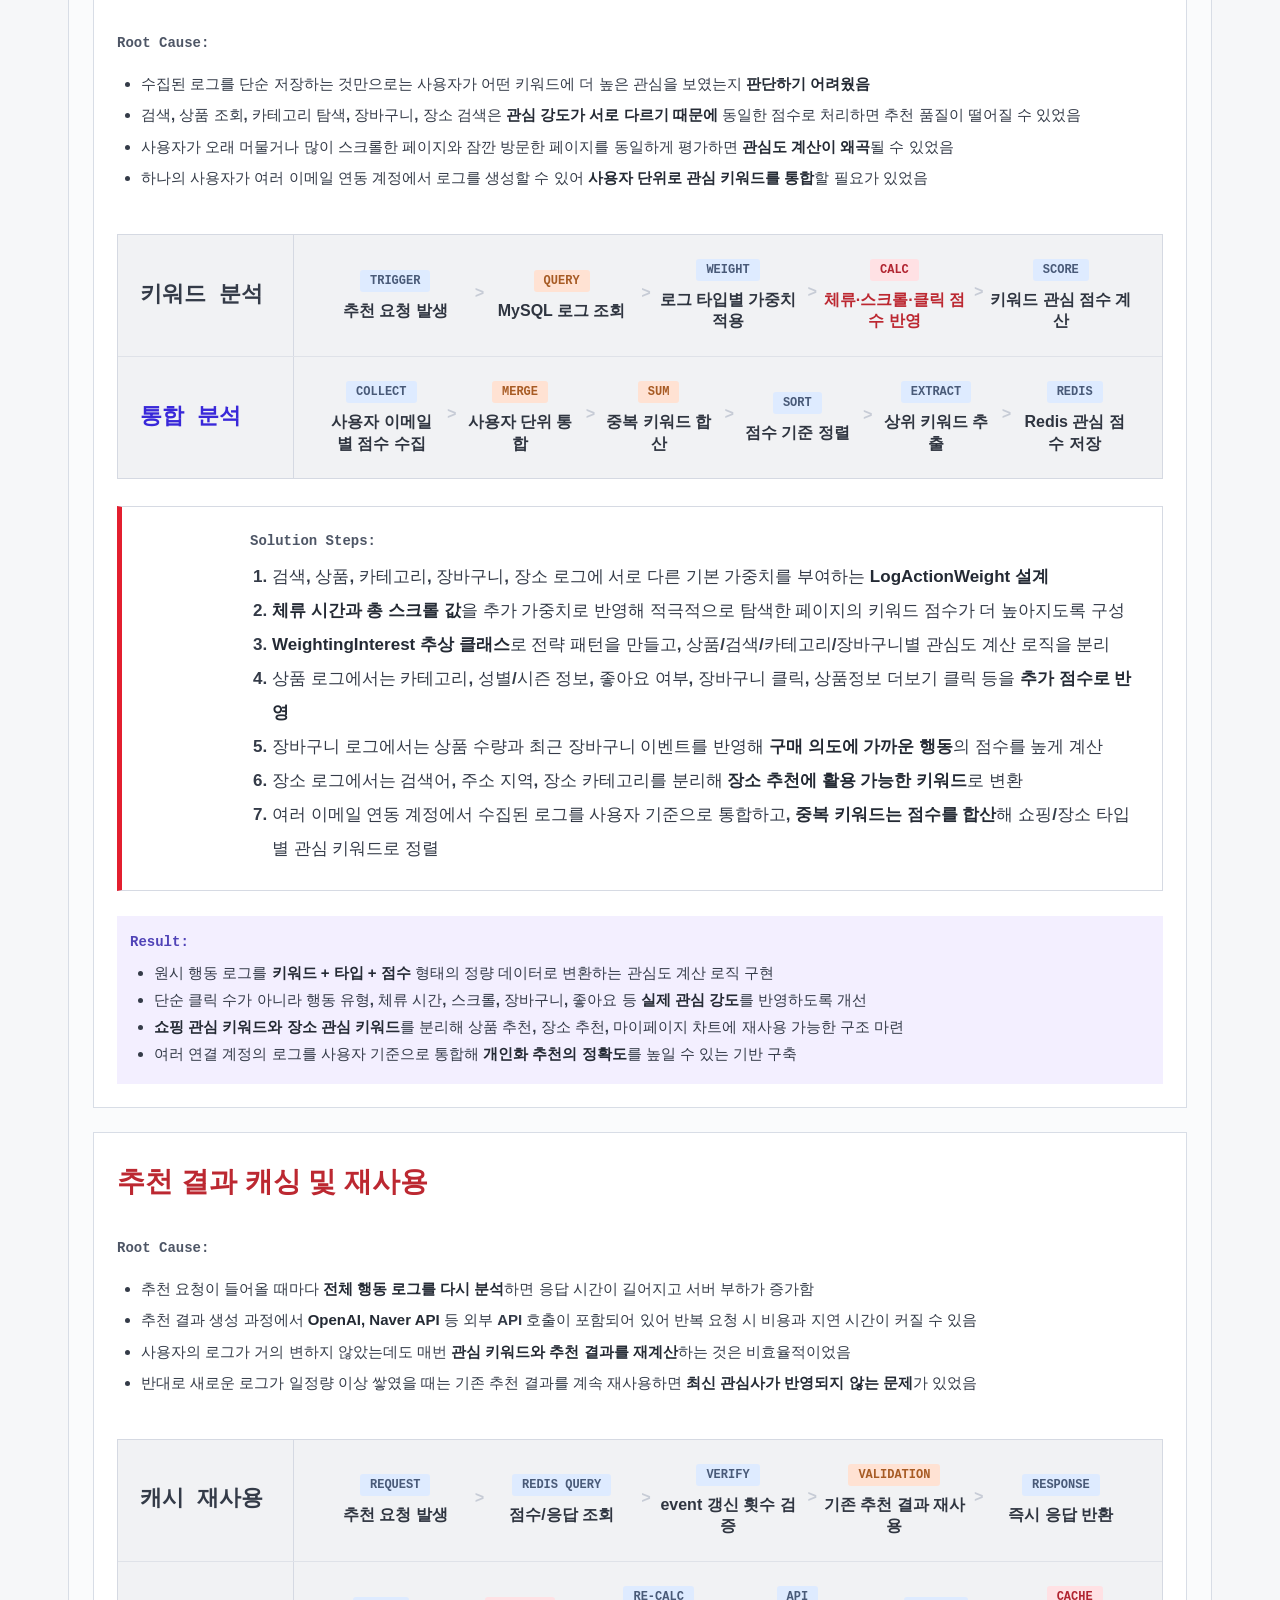
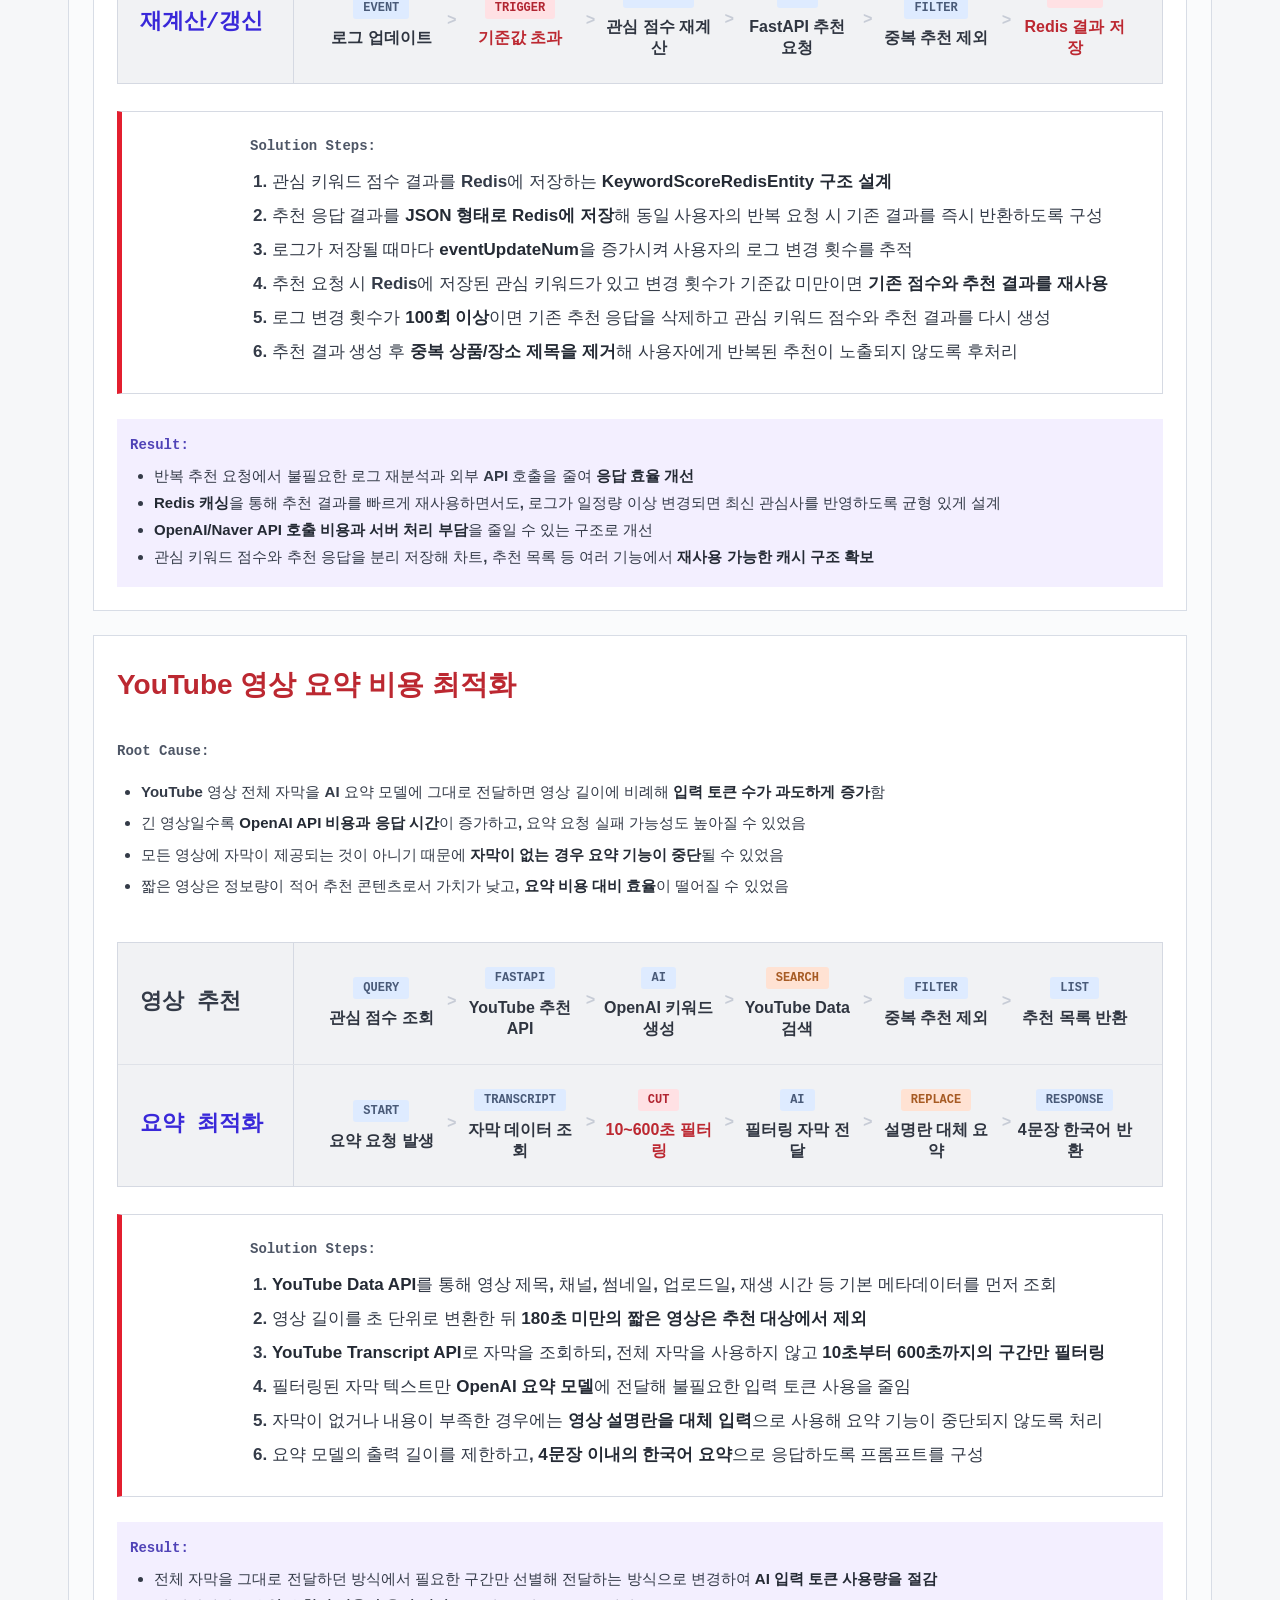
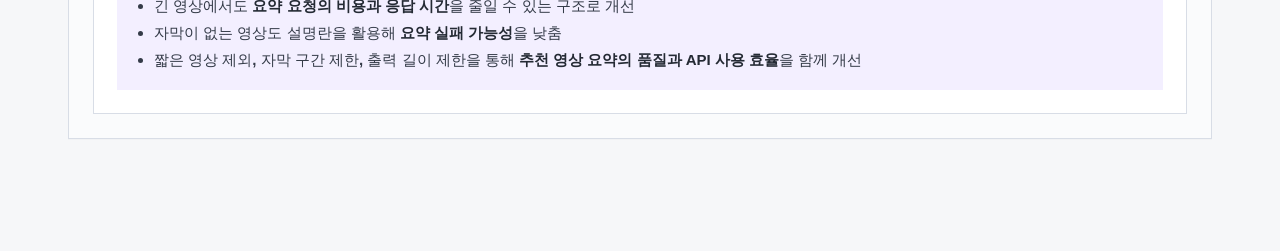
==== commit f1e19308: "style: 프로젝트 상세 트러블슈팅 리뉴얼" ====
--- a/projects/algoboza.html
+++ b/projects/algoboza.html
@@ -15,65 +15,37 @@
         <div class="project-logo">
           <img src="../assets/images/projects/algoboza/logo.png" alt="algoboza">
         </div>
+
         <div class="intro-content">
           <h1 class="intro-title" id="project-title">Algoboza</h1>
           <p class="intro-desc">쿠팡, 무신사, 네이버 지도 등 여러 플랫폼에 흩어진 사용자 행동 로그를 자동 통합하고 유저의 맥락에 맞는 상품, 장소, 콘텐츠를 능동적으로 제안하는 개인화 추천 플랫폼</p>
           <div class="intro-meta" aria-label="프로젝트 정보">
-            <span>▣ 2025.03 - 2025.7 (4개월)</span>
-            <span>▦ 백엔드 2명, 프론트 1명</span>
+            <span><span class="meta-icon" aria-hidden="true">□</span>2025.03 - 2025.7 (4개월)</span>
+            <span><span class="meta-icon" aria-hidden="true">♙</span>백엔드 2명, 프론트 1명</span>
+            <a href="https://github.com/skxcv312/algoboza" target="_blank" rel="noreferrer"><span class="meta-icon" aria-hidden="true">&lt;&gt;</span>https://github.com/skxcv312/algoboza</a>
           </div>
         </div>
       </div>
     </section>
 
-    <section class="module" aria-labelledby="topic-title">
-      <span class="module-label">MODULE: 01. Topic Selection</span>
+    <section class="module" aria-labelledby="overview-title">
+      <span class="module-label">MODULE: 01. Project Overview</span>
       <div class="module-inner">
         <header class="section-head">
           <span class="section-number">01</span>
-          <h2 class="section-title" id="topic-title">주제 선정 및 역할</h2>
-        </header>
-
-        <div class="two-column">
-          <article class="info-card issue">
-            <h3 class="card-title danger">△ Existing Issues</h3>
-            <ul class="card-list">
-              <li>사용자의 검색, 클릭, 조회, 장바구니, 장소 탐색 기록이 여러 플랫폼에 흩어져 있어 관심사를 파악하기 어려움</li>
-              <li>특정 플랫폼 내부 데이터에 의존해 추천 범위가 제한적이며, 복합적인 행동 패턴을 충분히 반영하지 못함</li>
-              <li>사용자는 관심 키워드와 취향 변화를 한눈에 확인하거나, 이를 기반으로 콘텐츠를 통합 추천받기 어려움</li>
-            </ul>
-          </article>
-
-          <article class="info-card theme">
-            <h3 class="card-title purple">⚑ Project Theme</h3>
-            <ul class="card-list">
-              <li>Chrome Extension으로 무신사, 쿠팡, 네이버 쇼핑·플레이스 등에서 발생하는 행동 로그를 수집</li>
-              <li>수집된 로그를 검색, 상품, 카테고리, 장바구니, 장소 데이터로 분류하고 관심 키워드 점수를 계산</li>
-              <li>분석된 관심사를 기반으로 네이버 쇼핑 상품, 지역 장소, YouTube 영상을 개인화 추천</li>
-            </ul>
-          </article>
-        </div>
-
-        <div class="role-box">
-          <p class="role-title">주요 기능 및 내 역할 (My Role)</p>
-          <ul class="role-list">
-            <li>수집 로그 저장 및 분류 기능 구현</li>
-            <li>Chrome Extension 기반 검색어, 상품 조회, 카테고리 탐색, 장바구니, 장소 검색, 클릭, 체류 시간, 스크롤 데이터 수집</li>
-            <li>검색, 상품 조회, 장바구니, 장소 클릭 등 행동 로그를 유형별로 분류하고, 행동 중요도와 체류 시간 기준을 가중치로 반영해 사용자 관심 키워드 점수를 산출</li>
-            <li>관심 키워드를 그룹화하고 네이버 쇼핑·지역 검색 API를 활용해 맞춤형 상품과 장소 추천</li>
-            <li>관심 점수를 기반으로 영상 검색어를 생성하고, YouTube 영상 정보와 자막/설명 요약 제공</li>
-          </ul>
-        </div>
-      </div>
-    </section>
-
-    <section class="module" aria-labelledby="overview-title">
-      <span class="module-label">MODULE: 02. Project Overview</span>
-      <div class="module-inner">
-        <header class="section-head">
-          <span class="section-number">02</span>
           <h2 class="section-title" id="overview-title">프로젝트 개요</h2>
         </header>
+
+        <div class="role-panel">
+          <p class="panel-title">주요 기능 및 내 역할 (My Role)</p>
+          <ul class="role-list">
+            <li><strong>Spring Boot 및 FastAPI</strong> 백엔드 개발</li>
+            <li><strong>Chrome Extension</strong> 기반 검색어, 상품 조회, 카테고리 탐색, 장바구니, 장소 검색, 클릭, 체류 시간, 스크롤 데이터 수집</li>
+            <li>검색, 상품 조회, 장바구니, 장소 클릭 등 행동 로그를 유형별로 분류하고, <strong>행동 중요도와 체류 시간 기준을 가중치</strong>로 반영해 사용자 관심 키워드 점수를 산출</li>
+            <li><strong>관심 키워드 그룹화</strong>와 네이버 쇼핑·지역 검색 API를 활용해 맞춤형 상품과 장소 추천</li>
+            <li>관심 점수를 기반으로 영상 검색어를 생성하고, <strong>YouTube 영상 정보와 자막/설명 요약</strong> 제공</li>
+          </ul>
+        </div>
 
         <p class="stack-title">Tech Stack</p>
         <div class="stack-grid">
@@ -106,177 +78,242 @@
       </div>
     </section>
 
-    <section class="module" aria-labelledby="features-title">
-      <span class="module-label">MODULE: 03. Key Features</span>
+    <section class="module" aria-labelledby="trouble-title">
+      <span class="module-label">MODULE: 02. Troubleshooting</span>
       <div class="module-inner">
         <header class="section-head">
-          <span class="section-number">03</span>
-          <h2 class="section-title" id="features-title">핵심 기능 구현</h2>
-        </header>
-
-        <article class="feature-card">
-          <h3 class="feature-title">1. 웹 행동 로그 수집</h3>
-          <p class="problem-role">
-            <strong>Problem/Role:</strong>
-            사용자의 검색, 클릭, 상품 조회, 장바구니, 장소 탐색 기록이 여러 웹사이트에 흩어져 있어 관심사 분석에 활용하기 어려운 문제를 해결하기 위해 Chrome Extension 기반 로그 수집 기능을 구현
-          </p>
-          <div class="performance-box">
-            <p class="performance-label">Performance:</p>
-            <ul class="feature-list">
-              <li>무신사, 쿠팡, 네이버 쇼핑·플레이스 등 사이트별 페이지 구조에 맞춰 검색어, 상품명, 가격, 카테고리, 장바구니, 장소 정보를 수집</li>
-              <li>페이지 체류 시간, 총 스크롤 거리, 클릭 액션을 함께 기록하여 단순 조회 여부가 아니라 사용자의 실제 관심 강도를 분석할 수 있도록 구성</li>
-              <li>수집 로그를 search, product, category, cart, naver_place 타입으로 표준화하여 서버에서 일관된 방식으로 저장 및 처리 가능하도록 설계</li>
-              <li>서버 전송과 동시에 로컬 스토리지에도 로그를 저장하고 JSON 파일로 다운로드할 수 있도록 구성하여 테스트와 데이터 검증 편의성 확보</li>
-            </ul>
-          </div>
-        </article>
-
-        <article class="feature-card">
-          <h3 class="feature-title">2. 관심 키워드 점수 계산</h3>
-          <p class="problem-role">
-            <strong>Problem/Role:</strong>
-            사용자의 행동 로그를 단순 저장하는 것에 그치지 않고, 어떤 키워드에 더 높은 관심을 보였는지 정량적으로 판단할 수 있도록 관심도 점수 산정 로직을 구현
-          </p>
-          <div class="performance-box">
-            <p class="performance-label">Performance:</p>
-            <ul class="feature-list">
-              <li>검색, 상품 조회, 카테고리 탐색, 장바구니, 장소 검색 등 행동 유형별로 서로 다른 가중치를 부여하여 관심도 계산</li>
-              <li>체류 시간과 스크롤 데이터를 함께 반영해 오래 머문 페이지와 적극적으로 탐색한 페이지의 키워드 점수가 더 높게 계산되도록 구성</li>
-              <li>상품 좋아요, 장바구니 클릭, 상품 정보 더보기 등 세부 클릭 행동을 추가 점수로 반영하여 사용자의 명시적 관심 행동을 분석에 포함</li>
-              <li>여러 연결 이메일에서 수집된 로그를 사용자 단위로 통합하고, 쇼핑 관심 키워드와 장소 관심 키워드를 분리해 추천에 활용할 수 있도록 설계</li>
-            </ul>
-          </div>
-        </article>
-
-        <article class="feature-card">
-          <h3 class="feature-title">3. 맞춤형 상품, 장소 추천</h3>
-          <p class="problem-role">
-            <strong>Problem/Role:</strong>
-            분석된 관심 키워드를 실제 추천 결과로 연결하기 위해 AI 키워드 그룹화와 네이버 쇼핑·지역 검색 API를 연동한 개인화 추천 기능을 구현
-          </p>
-          <div class="performance-box">
-            <p class="performance-label">Performance:</p>
-            <ul class="feature-list">
-              <li>관심 키워드를 쇼핑과 장소 유형으로 분류하고, 유사 키워드를 대표 키워드와 옵션 키워드로 그룹화하여 검색 품질 개선</li>
-              <li>네이버 쇼핑 API를 활용해 사용자의 쇼핑 관심사에 맞는 상품 목록을 추천</li>
-              <li>네이버 지역 검색 API를 활용해 사용자가 관심을 보인 장소, 지역, 카테고리를 기반으로 맞춤형 장소 추천 제공</li>
-              <li>추천 결과의 중복 제목을 제거하고, Redis/MySQL 기반 캐싱 구조를 적용해 반복 요청 시 불필요한 재계산을 줄이도록 구성</li>
-            </ul>
-          </div>
-        </article>
-
-        <article class="feature-card">
-          <h3 class="feature-title">4. YouTube 영상 추천 및 요약</h3>
-          <p class="problem-role">
-            <strong>Problem/Role:</strong>
-            상품과 장소 추천을 넘어 사용자의 관심사를 영상 콘텐츠로 확장하기 위해 관심 키워드 기반 YouTube 추천 및 요약 기능을 구현
-          </p>
-          <div class="performance-box">
-            <p class="performance-label">Performance:</p>
-            <ul class="feature-list">
-              <li>사용자의 관심 키워드 점수를 기반으로 AI가 YouTube 검색어를 생성하도록 구성</li>
-              <li>YouTube Data API를 활용해 관련 영상의 제목, 채널, 길이, 썸네일, 업로드 일자 정보를 조회</li>
-              <li>짧은 영상은 제외하고 일정 길이 이상의 영상만 추천하여 콘텐츠 품질을 유지</li>
-              <li>영상 자막 또는 설명을 추출한 뒤 AI 요약을 제공하여 사용자가 영상을 보기 전에 핵심 내용을 빠르게 파악할 수 있도록 구현</li>
-            </ul>
-          </div>
-        </article>
-      </div>
-    </section>
-
-    <section class="module" aria-labelledby="decisions-title">
-      <span class="module-label">MODULE: 04. Technical Decisions</span>
-      <div class="module-inner">
-        <header class="section-head">
-          <span class="section-number">04</span>
-          <h2 class="section-title" id="decisions-title">기술적 의사결정</h2>
-        </header>
-
-        <table class="decision-table">
-          <thead>
-            <tr>
-              <th>Problem</th>
-              <th>Decision</th>
-              <th>Rationale</th>
-              <th>Results</th>
-            </tr>
-          </thead>
-          <tbody>
-            <tr>
-              <td>추천 요청마다 관심사 점수와 추천 결과를 다시 계산하면 외부 API 호출 비용과 응답 지연 발생</td>
-              <td class="decision">관심 키워드와 추천 결과를 저장하고, 로그 변경 횟수 기준으로 재계산</td>
-              <td>추천 결과는 로그가 1개 추가될 때마다 즉시 바뀔 필요가 없고, API 호출은 비용과 시간이 크기 때문에 재사용 기준이 필요</td>
-              <td>반복 요청에서는 기존 추천 결과를 재사용하고, 기준치 이상의 신규 로그가 쌓였을 때만 재계산하도록 개선</td>
-            </tr>
-            <tr>
-              <td>AI 키워드 처리와 YouTube/Naver API 연동을 메인 서버에 둘 경우 복잡도 증가</td>
-              <td class="decision">Spring Boot는 로그인/추천 흐름 담당,<br>FastAPI는 AI 키워드 처리와 YouTube 추천 담당</td>
-              <td>Python 생태계가 AI 및 자막 처리에 적합하고, AI 로직 변경이 메인 서버에 주는 영향을 줄일 수 있음</td>
-              <td>메인 서버 역할이 명확해지고, AI 추천 로직을 독립적으로 수정/확장 가능</td>
-            </tr>
-          </tbody>
-        </table>
-      </div>
-    </section>
-
-    <section class="module" aria-labelledby="trouble-title">
-      <span class="module-label">MODULE: 05. Troubleshooting</span>
-      <div class="module-inner">
-        <header class="section-head">
-          <span class="section-number">05</span>
+          <span class="section-number">02</span>
           <h2 class="section-title" id="trouble-title">트러블슈팅 로깅</h2>
         </header>
 
         <article class="trouble-card">
-          <h3 class="problem-title">Problem: YouTube 영상 요약 기능에서 영상 전체 내용을 AI에 그대로 전달할 경우 토큰 사용량이 과도하게 증가</h3>
+          <h3 class="problem-title">웹 행동 로그 수집 파이프라인 구축</h3>
+          <p class="note-title">Root Cause:</p>
+          <ul class="cause-list">
+            <li>사용자의 검색, 상품 조회, 장바구니, 장소 탐색 기록이 무신사, 쿠팡, 네이버 등 여러 웹사이트에 흩어져 있어 <strong>관심사 분석에 바로 활용하기 어려웠음</strong></li>
+            <li>사이트마다 <strong>DOM 구조와 URL 패턴</strong>이 달라 동일한 방식으로 상품명, 가격, 카테고리, 검색어, 장소 정보를 추출할 수 없었음</li>
+            <li><strong>SPA 방식 페이지</strong>에서는 URL이 변경되어도 새로고침이 발생하지 않아 로그 누락 가능성이 있었음</li>
+            <li>단순 페이지 방문 기록만으로는 사용자의 실제 관심도를 판단하기 어려워 <strong>체류 시간, 스크롤, 클릭 행동</strong>까지 함께 수집할 필요가 있었음</li>
+          </ul>
+
+          <div class="flow-diagram" aria-label="행동 로그 수집 파이프라인 흐름도">
+            <div class="flow-row" style="--flow-count: 6;">
+              <p class="flow-label">로그 수집</p>
+              <div class="flow-steps">
+                <div class="flow-step"><span class="flow-tag">FLOW</span><span class="flow-text">Chrome Extension 로그 수집</span></div>
+                <div class="flow-step"><span class="flow-tag">CLASSIFY</span><span class="flow-text">로그 타입 분류</span></div>
+                <div class="flow-step"><span class="flow-tag">OBJECT</span><span class="flow-text">행동 로그 생성</span></div>
+                <div class="flow-step"><span class="flow-tag">API</span><span class="flow-text">FastAPI 로그 전송</span></div>
+                <div class="flow-step"><span class="flow-tag">STORE</span><span class="flow-text">MySQL 행동 로그 적재</span></div>
+                <div class="flow-step"><span class="flow-tag warn">UPDATE</span><span class="flow-text danger">event 갱신</span></div>
+              </div>
+            </div>
+            <div class="flow-row" style="--flow-count: 4;">
+              <p class="flow-label emphasis">로그 검증</p>
+              <div class="flow-steps">
+                <div class="flow-step"><span class="flow-tag">LOG</span><span class="flow-text">상세 로그 저장</span></div>
+                <div class="flow-step"><span class="flow-tag">BACKUP</span><span class="flow-text">local storage 저장</span></div>
+                <div class="flow-step"><span class="flow-tag">ACTION</span><span class="flow-text">테스트 데이터 검증</span></div>
+                <div class="flow-step"><span class="flow-tag">STORE</span><span class="flow-text">JSON 다운로드</span></div>
+              </div>
+            </div>
+          </div>
+
           <div class="solution-box">
             <p class="note-title">Solution Steps:</p>
             <ol class="step-list">
-              <li>YouTube 영상 파일을 AI에 직접 전달하지 않고, 먼저 영상 정보와 자막 데이터를 분리해서 조회하도록 구성</li>
-              <li>전체 자막을 모두 사용하지 않고, 영상의 10초부터 600초까지의 자막만 요약 대상으로 필터링</li>
-              <li>자막이 없거나 내용이 너무 짧은 경우에는 영상 설명란을 대체 텍스트로 사용해 요약이 중단되지 않도록 구성</li>
+              <li><strong>Chrome Extension Manifest V3</strong> 기반으로 content script와 background service worker를 구성</li>
+              <li>무신사, 쿠팡, 네이버 <strong>사이트별 핸들러</strong>를 분리해 상품/검색/카테고리/장바구니/장소 페이지 데이터를 각각 추출</li>
+              <li>사이트별로 다른 데이터를 url, timestamp, view, clickTracking, details를 포함한 <strong>공통 로그 포맷으로 표준화</strong></li>
+              <li><strong>viewTracker</strong>를 구현해 체류 시간, 총 스크롤 거리, 탭 비활성 시간, 60초 이상 무활동 시간을 반영</li>
+              <li><strong>MutationObserver와 history.pushState/replaceState 감지</strong>를 통해 SPA URL 변경 시에도 로그를 전송하도록 구성</li>
+              <li>서버 전송과 동시에 <strong>Chrome local storage에 로그를 저장</strong>하고 JSON 파일로 다운로드할 수 있게 하여 테스트 및 데이터 검증 편의성 확보</li>
             </ol>
-
-            <p class="result-box">
-              <strong>Final Result/Prevention:</strong>
-              전체 자막을 그대로 전달하던 구조에서 10초~600초 구간만 선별해 전달하도록 변경하여 AI 입력 토큰 수를 줄이고, 자막이 없는 영상은 설명란을 대체 입력으로 사용해 요약 실패 케이스를 방지
-            </p>
+          </div>
+
+          <div class="result-box">
+            <p class="note-title">Result:</p>
+            <ul class="result-list">
+              <li>여러 웹사이트에서 발생하는 사용자 행동을 하나의 공통 로그 구조로 수집할 수 있는 <strong>데이터 수집 파이프라인 구축</strong></li>
+              <li>단순 방문 기록이 아닌 <strong>체류 시간, 스크롤, 클릭, 좋아요, 장바구니</strong> 등 실제 관심 행동을 분석 가능한 데이터로 전환</li>
+              <li>SPA 페이지 이동 및 탭 종료 상황에서도 로그가 누락되지 않도록 처리하여 <strong>수집 안정성 개선</strong></li>
+              <li>관심 키워드 점수 계산과 개인화 추천 기능의 <strong>기반 데이터</strong>로 활용 가능하도록 설계</li>
+            </ul>
           </div>
         </article>
 
         <article class="trouble-card">
-          <h3 class="problem-title">Problem: 초기 알고리즘 설계는 사용자 로그를 실시간으로 반영하는 방식이었으나,<br>로그가 추가될 때마다 알고리즘을 다시 계산하면서 추천 응답 속도 저하 발생</h3>
+          <h3 class="problem-title">사용자 행동 기반 관심 키워드 점수화</h3>
+          <p class="note-title">Root Cause:</p>
+          <ul class="cause-list">
+            <li>수집된 로그를 단순 저장하는 것만으로는 사용자가 어떤 키워드에 더 높은 관심을 보였는지 <strong>판단하기 어려웠음</strong></li>
+            <li>검색, 상품 조회, 카테고리 탐색, 장바구니, 장소 검색은 <strong>관심 강도가 서로 다르기 때문에</strong> 동일한 점수로 처리하면 추천 품질이 떨어질 수 있었음</li>
+            <li>사용자가 오래 머물거나 많이 스크롤한 페이지와 잠깐 방문한 페이지를 동일하게 평가하면 <strong>관심도 계산이 왜곡</strong>될 수 있었음</li>
+            <li>하나의 사용자가 여러 이메일 연동 계정에서 로그를 생성할 수 있어 <strong>사용자 단위로 관심 키워드를 통합</strong>할 필요가 있었음</li>
+          </ul>
+
+          <div class="flow-diagram" aria-label="관심 키워드 점수화 흐름도">
+            <div class="flow-row" style="--flow-count: 5;">
+              <p class="flow-label">키워드 분석</p>
+              <div class="flow-steps">
+                <div class="flow-step"><span class="flow-tag">TRIGGER</span><span class="flow-text">추천 요청 발생</span></div>
+                <div class="flow-step"><span class="flow-tag query">QUERY</span><span class="flow-text">MySQL 로그 조회</span></div>
+                <div class="flow-step"><span class="flow-tag">WEIGHT</span><span class="flow-text">로그 타입별 가중치 적용</span></div>
+                <div class="flow-step"><span class="flow-tag warn">CALC</span><span class="flow-text danger">체류·스크롤·클릭 점수 반영</span></div>
+                <div class="flow-step"><span class="flow-tag">SCORE</span><span class="flow-text">키워드 관심 점수 계산</span></div>
+              </div>
+            </div>
+            <div class="flow-row" style="--flow-count: 6;">
+              <p class="flow-label emphasis">통합 분석</p>
+              <div class="flow-steps">
+                <div class="flow-step"><span class="flow-tag">COLLECT</span><span class="flow-text">사용자 이메일별 점수 수집</span></div>
+                <div class="flow-step"><span class="flow-tag query">MERGE</span><span class="flow-text">사용자 단위 통합</span></div>
+                <div class="flow-step"><span class="flow-tag query">SUM</span><span class="flow-text">중복 키워드 합산</span></div>
+                <div class="flow-step"><span class="flow-tag">SORT</span><span class="flow-text">점수 기준 정렬</span></div>
+                <div class="flow-step"><span class="flow-tag">EXTRACT</span><span class="flow-text">상위 키워드 추출</span></div>
+                <div class="flow-step"><span class="flow-tag">REDIS</span><span class="flow-text">Redis 관심 점수 저장</span></div>
+              </div>
+            </div>
+          </div>
+
           <div class="solution-box">
             <p class="note-title">Solution Steps:</p>
             <ol class="step-list">
-              <li>로그가 저장될 때마다 추천 알고리즘을 즉시 실행하지 않고, 먼저 사용자의 로그 변경 상태만 기록하도록 변경</li>
-              <li>추천 요청 시 기존 관심 키워드 점수 데이터가 있고 신규 로그가 기준치 미만이면, 전체 로그를 재분석하지 않고 기존 점수와 추천 결과를 재사용</li>
-              <li>신규 로그가 기준치만큼 쌓였을 때만 개인 알고리즘을 다시 실행해 관심 키워드 점수를 재계산하도록 구성</li>
-              <li>재계산이 필요한 경우 기존 추천 결과를 삭제하고, 검색/상품/카테고리/장바구니/장소 로그를 다시 분석해 최신 관심 키워드를 생성</li>
+              <li>검색, 상품, 카테고리, 장바구니, 장소 로그에 서로 다른 기본 가중치를 부여하는 <strong>LogActionWeight 설계</strong></li>
+              <li><strong>체류 시간과 총 스크롤 값</strong>을 추가 가중치로 반영해 적극적으로 탐색한 페이지의 키워드 점수가 더 높아지도록 구성</li>
+              <li><strong>WeightingInterest 추상 클래스</strong>로 전략 패턴을 만들고, 상품/검색/카테고리/장바구니별 관심도 계산 로직을 분리</li>
+              <li>상품 로그에서는 카테고리, 성별/시즌 정보, 좋아요 여부, 장바구니 클릭, 상품정보 더보기 클릭 등을 <strong>추가 점수로 반영</strong></li>
+              <li>장바구니 로그에서는 상품 수량과 최근 장바구니 이벤트를 반영해 <strong>구매 의도에 가까운 행동</strong>의 점수를 높게 계산</li>
+              <li>장소 로그에서는 검색어, 주소 지역, 장소 카테고리를 분리해 <strong>장소 추천에 활용 가능한 키워드</strong>로 변환</li>
+              <li>여러 이메일 연동 계정에서 수집된 로그를 사용자 기준으로 통합하고, <strong>중복 키워드는 점수를 합산</strong>해 쇼핑/장소 타입별 관심 키워드로 정렬</li>
             </ol>
-
-            <p class="result-box">
-              <strong>Final Result/Prevention:</strong>
-              로그가 들어올 때마다 추천 알고리즘을 실행하던 구조를 개선해 불필요한 재계산을 줄였고, 기준이 충족될 때만 개인 알고리즘을 갱신하도록 변경<br>
-              정량 측정은 진행하지 못했지만, 추천 요청마다 외부 API를 호출하던 구조를 기준 충족 시 재계산하는 방식으로 변경해 반복 요청에서 불필요한 호출을 줄일 수 있는 구조로 개선
-            </p>
+          </div>
+
+          <div class="result-box">
+            <p class="note-title">Result:</p>
+            <ul class="result-list">
+              <li>원시 행동 로그를 <strong>키워드 + 타입 + 점수</strong> 형태의 정량 데이터로 변환하는 관심도 계산 로직 구현</li>
+              <li>단순 클릭 수가 아니라 행동 유형, 체류 시간, 스크롤, 장바구니, 좋아요 등 <strong>실제 관심 강도</strong>를 반영하도록 개선</li>
+              <li><strong>쇼핑 관심 키워드와 장소 관심 키워드</strong>를 분리해 상품 추천, 장소 추천, 마이페이지 차트에 재사용 가능한 구조 마련</li>
+              <li>여러 연결 계정의 로그를 사용자 기준으로 통합해 <strong>개인화 추천의 정확도</strong>를 높일 수 있는 기반 구축</li>
+            </ul>
           </div>
         </article>
-      </div>
-    </section>
-
-    <section class="module" aria-labelledby="links-title">
-      <span class="module-label">MODULE: 06. Links</span>
-      <div class="module-inner">
-        <header class="section-head section-head-centered">
-          <span class="section-number">06</span>
-          <h2 class="section-title" id="links-title">프로젝트 링크</h2>
-        </header>
-
-        <div class="repo-card">
-          <p class="repo-label">&lt;&gt; GitHub Repository</p>
-          <a class="repo-link" href="https://github.com/skxcv312/algoboza" target="_blank" rel="noreferrer">https://github.com/skxcv312/algoboza</a>
-        </div>
+
+        <article class="trouble-card">
+          <h3 class="problem-title">추천 결과 캐싱 및 재사용</h3>
+          <p class="note-title">Root Cause:</p>
+          <ul class="cause-list">
+            <li>추천 요청이 들어올 때마다 <strong>전체 행동 로그를 다시 분석</strong>하면 응답 시간이 길어지고 서버 부하가 증가함</li>
+            <li>추천 결과 생성 과정에서 <strong>OpenAI, Naver API</strong> 등 외부 API 호출이 포함되어 있어 반복 요청 시 비용과 지연 시간이 커질 수 있음</li>
+            <li>사용자의 로그가 거의 변하지 않았는데도 매번 <strong>관심 키워드와 추천 결과를 재계산</strong>하는 것은 비효율적이었음</li>
+            <li>반대로 새로운 로그가 일정량 이상 쌓였을 때는 기존 추천 결과를 계속 재사용하면 <strong>최신 관심사가 반영되지 않는 문제</strong>가 있었음</li>
+          </ul>
+
+          <div class="flow-diagram" aria-label="추천 결과 캐싱 및 재사용 흐름도">
+            <div class="flow-row" style="--flow-count: 5;">
+              <p class="flow-label">캐시 재사용</p>
+              <div class="flow-steps">
+                <div class="flow-step"><span class="flow-tag">REQUEST</span><span class="flow-text">추천 요청 발생</span></div>
+                <div class="flow-step"><span class="flow-tag">REDIS QUERY</span><span class="flow-text">점수/응답 조회</span></div>
+                <div class="flow-step"><span class="flow-tag">VERIFY</span><span class="flow-text">event 갱신 횟수 검증</span></div>
+                <div class="flow-step"><span class="flow-tag query">VALIDATION</span><span class="flow-text">기존 추천 결과 재사용</span></div>
+                <div class="flow-step"><span class="flow-tag">RESPONSE</span><span class="flow-text">즉시 응답 반환</span></div>
+              </div>
+            </div>
+            <div class="flow-row" style="--flow-count: 6;">
+              <p class="flow-label emphasis">재계산/갱신</p>
+              <div class="flow-steps">
+                <div class="flow-step"><span class="flow-tag">EVENT</span><span class="flow-text">로그 업데이트</span></div>
+                <div class="flow-step"><span class="flow-tag warn">TRIGGER</span><span class="flow-text danger">기준값 초과</span></div>
+                <div class="flow-step"><span class="flow-tag">RE-CALC</span><span class="flow-text">관심 점수 재계산</span></div>
+                <div class="flow-step"><span class="flow-tag">API</span><span class="flow-text">FastAPI 추천 요청</span></div>
+                <div class="flow-step"><span class="flow-tag">FILTER</span><span class="flow-text">중복 추천 제외</span></div>
+                <div class="flow-step"><span class="flow-tag warn">CACHE</span><span class="flow-text danger">Redis 결과 저장</span></div>
+              </div>
+            </div>
+          </div>
+
+          <div class="solution-box">
+            <p class="note-title">Solution Steps:</p>
+            <ol class="step-list">
+              <li>관심 키워드 점수 결과를 Redis에 저장하는 <strong>KeywordScoreRedisEntity 구조 설계</strong></li>
+              <li>추천 응답 결과를 <strong>JSON 형태로 Redis에 저장</strong>해 동일 사용자의 반복 요청 시 기존 결과를 즉시 반환하도록 구성</li>
+              <li>로그가 저장될 때마다 <strong>eventUpdateNum</strong>을 증가시켜 사용자의 로그 변경 횟수를 추적</li>
+              <li>추천 요청 시 Redis에 저장된 관심 키워드가 있고 변경 횟수가 기준값 미만이면 <strong>기존 점수와 추천 결과를 재사용</strong></li>
+              <li>로그 변경 횟수가 <strong>100회 이상</strong>이면 기존 추천 응답을 삭제하고 관심 키워드 점수와 추천 결과를 다시 생성</li>
+              <li>추천 결과 생성 후 <strong>중복 상품/장소 제목을 제거</strong>해 사용자에게 반복된 추천이 노출되지 않도록 후처리</li>
+            </ol>
+          </div>
+
+          <div class="result-box">
+            <p class="note-title">Result:</p>
+            <ul class="result-list">
+              <li>반복 추천 요청에서 불필요한 로그 재분석과 외부 API 호출을 줄여 <strong>응답 효율 개선</strong></li>
+              <li><strong>Redis 캐싱</strong>을 통해 추천 결과를 빠르게 재사용하면서도, 로그가 일정량 이상 변경되면 최신 관심사를 반영하도록 균형 있게 설계</li>
+              <li><strong>OpenAI/Naver API 호출 비용과 서버 처리 부담</strong>을 줄일 수 있는 구조로 개선</li>
+              <li>관심 키워드 점수와 추천 응답을 분리 저장해 차트, 추천 목록 등 여러 기능에서 <strong>재사용 가능한 캐시 구조 확보</strong></li>
+            </ul>
+          </div>
+        </article>
+
+        <article class="trouble-card">
+          <h3 class="problem-title">YouTube 영상 요약 비용 최적화</h3>
+          <p class="note-title">Root Cause:</p>
+          <ul class="cause-list">
+            <li>YouTube 영상 전체 자막을 AI 요약 모델에 그대로 전달하면 영상 길이에 비례해 <strong>입력 토큰 수가 과도하게 증가</strong>함</li>
+            <li>긴 영상일수록 <strong>OpenAI API 비용과 응답 시간</strong>이 증가하고, 요약 요청 실패 가능성도 높아질 수 있었음</li>
+            <li>모든 영상에 자막이 제공되는 것이 아니기 때문에 <strong>자막이 없는 경우 요약 기능이 중단</strong>될 수 있었음</li>
+            <li>짧은 영상은 정보량이 적어 추천 콘텐츠로서 가치가 낮고, <strong>요약 비용 대비 효율</strong>이 떨어질 수 있었음</li>
+          </ul>
+
+          <div class="flow-diagram" aria-label="YouTube 영상 요약 비용 최적화 흐름도">
+            <div class="flow-row" style="--flow-count: 6;">
+              <p class="flow-label">영상 추천</p>
+              <div class="flow-steps">
+                <div class="flow-step"><span class="flow-tag">QUERY</span><span class="flow-text">관심 점수 조회</span></div>
+                <div class="flow-step"><span class="flow-tag">FASTAPI</span><span class="flow-text">YouTube 추천 API</span></div>
+                <div class="flow-step"><span class="flow-tag">AI</span><span class="flow-text">OpenAI 키워드 생성</span></div>
+                <div class="flow-step"><span class="flow-tag query">SEARCH</span><span class="flow-text">YouTube Data 검색</span></div>
+                <div class="flow-step"><span class="flow-tag">FILTER</span><span class="flow-text">중복 추천 제외</span></div>
+                <div class="flow-step"><span class="flow-tag">LIST</span><span class="flow-text">추천 목록 반환</span></div>
+              </div>
+            </div>
+            <div class="flow-row" style="--flow-count: 6;">
+              <p class="flow-label emphasis">요약 최적화</p>
+              <div class="flow-steps">
+                <div class="flow-step"><span class="flow-tag">START</span><span class="flow-text">요약 요청 발생</span></div>
+                <div class="flow-step"><span class="flow-tag">TRANSCRIPT</span><span class="flow-text">자막 데이터 조회</span></div>
+                <div class="flow-step"><span class="flow-tag warn">CUT</span><span class="flow-text danger">10~600초 필터링</span></div>
+                <div class="flow-step"><span class="flow-tag">AI</span><span class="flow-text">필터링 자막 전달</span></div>
+                <div class="flow-step"><span class="flow-tag query">REPLACE</span><span class="flow-text">설명란 대체 요약</span></div>
+                <div class="flow-step"><span class="flow-tag">RESPONSE</span><span class="flow-text">4문장 한국어 반환</span></div>
+              </div>
+            </div>
+          </div>
+
+          <div class="solution-box">
+            <p class="note-title">Solution Steps:</p>
+            <ol class="step-list">
+              <li><strong>YouTube Data API</strong>를 통해 영상 제목, 채널, 썸네일, 업로드일, 재생 시간 등 기본 메타데이터를 먼저 조회</li>
+              <li>영상 길이를 초 단위로 변환한 뒤 <strong>180초 미만의 짧은 영상은 추천 대상에서 제외</strong></li>
+              <li><strong>YouTube Transcript API</strong>로 자막을 조회하되, 전체 자막을 사용하지 않고 <strong>10초부터 600초까지의 구간만 필터링</strong></li>
+              <li>필터링된 자막 텍스트만 <strong>OpenAI 요약 모델</strong>에 전달해 불필요한 입력 토큰 사용을 줄임</li>
+              <li>자막이 없거나 내용이 부족한 경우에는 <strong>영상 설명란을 대체 입력</strong>으로 사용해 요약 기능이 중단되지 않도록 처리</li>
+              <li>요약 모델의 출력 길이를 제한하고, <strong>4문장 이내의 한국어 요약</strong>으로 응답하도록 프롬프트를 구성</li>
+            </ol>
+          </div>
+
+          <div class="result-box">
+            <p class="note-title">Result:</p>
+            <ul class="result-list">
+              <li>전체 자막을 그대로 전달하던 방식에서 필요한 구간만 선별해 전달하는 방식으로 변경하여 <strong>AI 입력 토큰 사용량을 절감</strong></li>
+              <li>긴 영상에서도 <strong>요약 요청의 비용과 응답 시간</strong>을 줄일 수 있는 구조로 개선</li>
+              <li>자막이 없는 영상도 설명란을 활용해 <strong>요약 실패 가능성</strong>을 낮춤</li>
+              <li>짧은 영상 제외, 자막 구간 제한, 출력 길이 제한을 통해 <strong>추천 영상 요약의 품질과 API 사용 효율</strong>을 함께 개선</li>
+            </ul>
+          </div>
+        </article>
       </div>
     </section>
   </main>
--- a/assets/css/base.css
+++ b/assets/css/base.css
@@ -1,13 +1,17 @@
 :root {
-  --bg: #f7f8fb;
+  --bg: #f6f7f9;
   --ink: #17191f;
-  --muted: #5d6472;
-  --soft: #8c94a3;
-  --line: #d9dde6;
-  --purple: #3426d9;
-  --purple-dark: #251bb5;
-  --purple-soft: #ebe8ff;
-  --blue-chip: #d9e6ff;
+  --muted: #535b69;
+  --soft: #8d96a6;
+  --line: #d7dbe3;
+  --purple: #3928d9;
+  --purple-dark: #251bb2;
+  --purple-soft: #f0edff;
+  --blue-soft: #eaf2ff;
+  --red: #bc2831;
+  --red-soft: #fff7f7;
+  --orange: #b36322;
+  --card-soft: #f1f2f5;
   --card: #ffffff;
 }
 
--- a/assets/css/project-detail.css
+++ b/assets/css/project-detail.css
@@ -2,13 +2,13 @@
   width: 100%;
   max-width: 1800px;
   margin: 0 auto;
-  padding: 72px 68px 150px;
+  padding: 64px 68px 112px;
 }
 
 .module {
   position: relative;
   border: 1px solid #d8dde6;
-  background: rgba(255, 255, 255, 0.72);
+  background: rgba(255, 255, 255, 0.52);
   box-shadow: 0 1px 0 rgba(18, 22, 35, 0.02);
 }
 
@@ -20,20 +20,20 @@
   position: absolute;
   top: -1px;
   right: -1px;
-  min-width: 168px;
+  min-width: 185px;
   padding: 8px 13px 7px;
   border: 1px solid #c7d5ee;
-  background: #dbe7fb;
-  color: #647086;
+  background: #dce9fb;
+  color: #69748a;
   font-family: "SFMono-Regular", "Consolas", "Liberation Mono", monospace;
   font-size: 13px;
-  font-weight: 700;
+  font-weight: 800;
   line-height: 1;
   text-align: center;
 }
 
 .module-inner {
-  padding: 50px 25px 25px;
+  padding: 50px 24px 24px;
 }
 
 .project-intro {
@@ -43,7 +43,7 @@
 .project-intro .module-inner {
   min-height: inherit;
   display: grid;
-  grid-template-columns: 300px 1fr;
+  grid-template-columns: 294px 1fr;
   align-items: center;
   gap: 58px;
 }
@@ -51,8 +51,11 @@
 .project-logo {
   width: 294px;
   height: 294px;
+  display: flex;
+  align-items: center;
+  justify-content: center;
   border: 1px solid #d7dbe5;
-  background: #ffffff;
+  background: #f6f4f9;
   overflow: hidden;
 }
 
@@ -63,33 +66,61 @@
   object-fit: contain;
 }
 
+.intro-content {
+  min-width: 0;
+}
+
 .intro-title {
-  margin: 0 0 24px;
+  margin: 0 0 25px;
+  color: #151820;
   font-size: 39px;
   font-weight: 900;
   line-height: 1.15;
 }
 
 .intro-desc {
-  margin: 0 0 26px;
+  max-width: 1120px;
+  margin: 0 0 27px;
   color: #4d5564;
   font-size: 17px;
   font-weight: 700;
+  line-height: 1.75;
 }
 
 .intro-meta {
-  display: flex;
-  flex-wrap: wrap;
-  gap: 31px;
-  color: #4b5361;
-  font-size: 14px;
-  font-weight: 800;
-}
-
-.intro-meta span {
+  display: grid;
+  gap: 11px;
+  color: #343b48;
+  font-size: 16px;
+  font-weight: 850;
+}
+
+.intro-meta span,
+.intro-meta a {
   display: inline-flex;
   align-items: center;
-  gap: 8px;
+  gap: 13px;
+  min-width: 0;
+}
+
+.intro-meta a {
+  width: fit-content;
+  max-width: 100%;
+  color: #343b48;
+  text-decoration: underline;
+  text-underline-offset: 4px;
+  overflow-wrap: anywhere;
+}
+
+.meta-icon {
+  width: 22px;
+  min-width: 22px;
+  color: #3d4350;
+  font-family: "SFMono-Regular", "Consolas", "Liberation Mono", monospace;
+  font-size: 15px;
+  font-weight: 900;
+  text-align: center;
+  white-space: nowrap;
 }
 
 .section-head {
@@ -104,7 +135,6 @@
   color: #8d78db;
   font-size: 37px;
   font-weight: 300;
-  letter-spacing: 0;
   line-height: 1;
 }
 
@@ -116,82 +146,47 @@
   line-height: 1.2;
 }
 
-.two-column {
-  display: grid;
-  grid-template-columns: 1fr 1fr;
-  gap: 25px;
+.role-panel {
   margin-top: 24px;
-}
-
-.info-card {
-  min-height: 171px;
-  padding: 27px 22px;
-  border: 1px solid #e2e5ec;
-  background: #ffffff;
-}
-
-.info-card.issue {
-  background: #fff7f7;
-  border-color: #f2dfdf;
-}
-
-.info-card.theme {
-  background: #faf8ff;
-  border-color: #e8e2fb;
-}
-
-.card-title {
-  display: flex;
-  align-items: center;
-  gap: 10px;
-  margin: 0 0 17px;
-  font-size: 16px;
-  font-weight: 900;
-}
-
-.card-title.danger {
-  color: #b32835;
-}
-
-.card-title.purple {
-  color: #3c319c;
-}
-
-.card-list,
-.role-list,
-.feature-list,
-.step-list {
+  padding: 22px 23px;
+  border: 1px solid #d8dde6;
+  background: #f2f3f5;
+}
+
+.panel-title,
+.stack-title,
+.note-title,
+.flow-label {
   margin: 0;
-  padding-left: 23px;
-  color: #343b48;
-  font-size: 14px;
-  font-weight: 650;
-  line-height: 2;
-}
-
-.role-box {
-  margin-top: 23px;
-  padding: 24px 22px;
-  border: 1px solid #d7dce5;
-  background: #f6f7f9;
-}
-
-.role-title,
-.stack-title,
-.note-title {
-  margin: 0 0 14px;
   color: #4e5666;
   font-family: "SFMono-Regular", "Consolas", "Liberation Mono", monospace;
   font-size: 14px;
-  font-weight: 800;
+  font-weight: 900;
+  line-height: 1.35;
+}
+
+.role-list,
+.cause-list,
+.step-list,
+.result-list,
+.workflow-list {
+  margin: 15px 0 0;
+  padding-left: 24px;
+  color: #343b48;
+  font-size: 15px;
+  font-weight: 560;
+  line-height: 2.05;
 }
 
 .role-list {
-  font-weight: 800;
-}
-
-.role-list li + li {
-  margin-top: 4px;
+  font-weight: 780;
+}
+
+.role-list strong,
+.trouble-card strong,
+.workflow-result-list strong {
+  color: #242a34;
+  font-weight: 900;
 }
 
 .stack-title {
@@ -204,6 +199,7 @@
   display: grid;
   grid-template-columns: 1fr 1fr;
   gap: 15px;
+  margin-top: 13px;
 }
 
 .stack-card {
@@ -215,11 +211,11 @@
 
 .stack-label {
   display: block;
-  margin-bottom: 6px;
+  margin-bottom: 7px;
   color: #8a92a1;
   font-family: "SFMono-Regular", "Consolas", "Liberation Mono", monospace;
   font-size: 13px;
-  font-weight: 800;
+  font-weight: 850;
 }
 
 .stack-value {
@@ -232,12 +228,19 @@
   display: grid;
   grid-template-columns: 1fr 1fr;
   gap: 24px;
-  margin-top: 22px;
+  margin-top: 23px;
+}
+
+.diagram-grid.single {
+  grid-template-columns: 1fr;
 }
 
 .diagram-card {
   margin: 0;
-  height: 489px;
+  min-height: 489px;
+  display: flex;
+  align-items: center;
+  justify-content: center;
   border: 1px dashed #9ca3af;
   background: #ffffff;
   overflow: hidden;
@@ -251,174 +254,263 @@
 }
 
 .diagram-card-tall {
-  height: 545px;
-}
-
-.feature-card {
-  padding: 29px 23px 23px;
+  min-height: 545px;
+}
+
+.diagram-card-large {
+  min-height: 920px;
+}
+
+.trouble-card {
+  padding: 30px 23px 23px;
   border: 1px solid #d8dde6;
   background: #ffffff;
 }
 
-.feature-card + .feature-card {
-  margin-top: 23px;
-}
-
-.feature-title {
-  margin: 0 0 16px;
-  font-size: 24px;
-  font-weight: 650;
-  line-height: 1.25;
-}
-
-.problem-role {
-  margin: 0 0 23px;
-  color: #4e5666;
-  font-size: 14px;
-  font-weight: 700;
-  line-height: 1.7;
-}
-
-.problem-role strong {
-  display: block;
-  margin-bottom: 2px;
-  color: #343b48;
-  font-size: 15px;
-}
-
-.performance-box {
-  padding: 18px 22px 18px 18px;
-  border-left: 5px solid #d9792e;
-  background: #f4f5f7;
-}
-
-.performance-label {
-  margin: 0 0 7px;
-  color: #b56d3c;
-  font-family: "SFMono-Regular", "Consolas", "Liberation Mono", monospace;
-  font-size: 14px;
-  font-weight: 900;
-}
-
-.feature-list {
-  padding-left: 20px;
-  line-height: 2.05;
-}
-
-.decision-table {
-  width: 100%;
-  margin-top: 24px;
-  border-collapse: collapse;
-  table-layout: fixed;
-  background: #ffffff;
-}
-
-.decision-table th {
-  padding: 25px 18px;
-  background: #eceeef;
-  color: #3f4550;
-  font-family: "SFMono-Regular", "Consolas", "Liberation Mono", monospace;
-  font-size: 15px;
-  font-weight: 800;
-  text-align: center;
-}
-
-.decision-table td {
-  padding: 33px 16px;
-  color: #343b48;
-  font-size: 14px;
-  font-weight: 700;
-  line-height: 1.75;
-  vertical-align: top;
-}
-
-.decision-table .decision {
-  color: var(--purple);
-  font-weight: 900;
-}
-
-.trouble-card {
-  padding: 27px 24px 24px;
-  border: 1px solid #d8dde6;
-  background: #ffffff;
-}
-
 .trouble-card + .trouble-card {
   margin-top: 24px;
 }
 
 .problem-title {
-  margin: 0 0 70px;
-  color: #b72c35;
+  margin: 0 0 38px;
+  color: var(--red);
   font-size: 28px;
   font-weight: 650;
   line-height: 1.35;
 }
 
+.cause-list {
+  margin-bottom: 40px;
+  line-height: 2.1;
+}
+
+.flow-diagram {
+  display: grid;
+  gap: 0;
+  max-width: 100%;
+  margin: 0 0 27px;
+  border: 1px solid #d5d9e2;
+  background: #f1f2f4;
+  overflow-x: auto;
+  -webkit-overflow-scrolling: touch;
+}
+
+.flow-row {
+  min-width: 940px;
+  display: grid;
+  grid-template-columns: 176px 1fr;
+  align-items: stretch;
+}
+
+.flow-row + .flow-row {
+  border-top: 1px solid #dfe2e8;
+}
+
+.flow-label {
+  display: flex;
+  align-items: center;
+  padding: 24px 22px;
+  border-right: 1px solid #d5d9e2;
+  color: #343b48;
+  font-size: 22px;
+}
+
+.flow-label.emphasis {
+  color: var(--purple);
+}
+
+.flow-steps {
+  display: grid;
+  grid-template-columns: repeat(var(--flow-count, 5), minmax(118px, 1fr));
+  align-items: center;
+  gap: 0;
+  padding: 24px 18px;
+}
+
+.flow-step {
+  position: relative;
+  min-width: 0;
+  display: grid;
+  justify-items: center;
+  gap: 8px;
+  padding: 0 12px;
+  text-align: center;
+}
+
+.flow-step:not(:last-child)::after {
+  content: ">";
+  position: absolute;
+  right: -6px;
+  top: 47%;
+  transform: translateY(-50%);
+  color: #c7ccd6;
+  font-family: "SFMono-Regular", "Consolas", "Liberation Mono", monospace;
+  font-weight: 900;
+}
+
+.flow-tag {
+  min-height: 22px;
+  display: inline-flex;
+  align-items: center;
+  justify-content: center;
+  padding: 4px 10px;
+  border-radius: 3px;
+  background: #deebff;
+  color: #495a78;
+  font-family: "SFMono-Regular", "Consolas", "Liberation Mono", monospace;
+  font-size: 12px;
+  font-weight: 900;
+  line-height: 1;
+}
+
+.flow-tag.warn {
+  background: #ffe1e4;
+  color: #b12531;
+}
+
+.flow-tag.handler,
+.flow-tag.validation,
+.flow-tag.branch {
+  background: #b65a1e;
+  color: #ffffff;
+}
+
+.flow-tag.query,
+.flow-tag.replace {
+  background: #ffe2d3;
+  color: #a75b24;
+}
+
+.flow-text {
+  color: #2f3540;
+  font-size: 16px;
+  font-weight: 800;
+  line-height: 1.35;
+}
+
+.flow-text.emphasis {
+  color: var(--purple);
+  font-weight: 900;
+}
+
+.flow-text.danger {
+  color: var(--red);
+  font-weight: 900;
+}
+
 .solution-box {
-  padding: 30px 24px 21px;
+  margin-top: 0;
+  padding: 25px 24px 24px 128px;
   border: 1px solid #d6dae3;
   border-left: 5px solid #e31f2f;
   background: #ffffff;
 }
 
 .step-list {
-  margin-left: 150px;
+  margin-top: 9px;
   padding-left: 22px;
+  font-size: 17px;
+  line-height: 2;
 }
 
 .result-box {
   margin-top: 25px;
   padding: 17px 13px;
-  background: #faf9ff;
+  background: #f3efff;
   color: #434b58;
-  font-size: 14px;
-  font-weight: 650;
-  line-height: 1.65;
-}
-
-.result-box strong {
-  display: block;
-  margin-bottom: 4px;
+}
+
+.result-box .note-title {
   color: #5043b7;
-  font-weight: 900;
-}
-
-.repo-card {
-  width: min(100%, 1060px);
-  margin: 26px auto 0;
-  padding: 18px 25px 29px;
-  border-radius: 8px;
-  background: #2c3033;
-  color: #dfe3e8;
-  box-shadow: 0 1px 0 rgba(0, 0, 0, 0.12);
-}
-
-.section-head-centered {
-  justify-content: center;
-}
-
-.repo-label {
-  margin: 0 0 20px;
-  color: #c7cbd1;
-  font-family: "SFMono-Regular", "Consolas", "Liberation Mono", monospace;
-  font-size: 15px;
-  font-weight: 800;
-}
-
-.repo-link {
-  display: block;
-  color: #ffffff;
-  font-size: 20px;
-  font-weight: 650;
-  text-align: center;
-  text-decoration: underline;
-  text-underline-offset: 4px;
-  transition: color 160ms ease;
-}
-
-.repo-link:hover {
-  color: #dbe7fb;
+}
+
+.result-list {
+  margin-top: 7px;
+  line-height: 1.8;
+}
+
+.two-column {
+  display: grid;
+  grid-template-columns: 1fr 1fr;
+  gap: 24px;
+  margin-top: 24px;
+}
+
+.info-card {
+  min-height: 143px;
+  padding: 23px 21px;
+  border: 1px solid #e2e5ec;
+  background: #ffffff;
+}
+
+.info-card.issue {
+  background: #fff8f8;
+  border-color: #f1dfe1;
+}
+
+.info-card.theme {
+  background: #fbf9ff;
+  border-color: #e8e2fb;
+}
+
+.info-card .cause-list {
+  margin-bottom: 0;
+  line-height: 1.85;
+}
+
+.card-title {
+  display: flex;
+  align-items: center;
+  gap: 10px;
+  margin: 0 0 13px;
+  font-size: 18px;
+  font-weight: 900;
+  line-height: 1.35;
+}
+
+.card-title.danger {
+  color: #b32835;
+}
+
+.card-title.purple {
+  color: #3c319c;
+}
+
+.workflow-implementation {
+  margin-top: 23px;
+  padding: 21px 22px 22px;
+  border-left: 5px solid #858a99;
+  background: #f2f3f5;
+}
+
+.workflow-list {
+  margin-top: 10px;
+  font-size: 17px;
+  line-height: 1.9;
+}
+
+.workflow-list > li + li {
+  margin-top: 9px;
+}
+
+.workflow-list strong {
+  font-weight: 900;
+}
+
+.workflow-result {
+  margin-top: 24px;
+  padding: 20px 22px;
+  border: 1px solid #d6dae3;
+  background: #f6f7f9;
+}
+
+.workflow-result-list {
+  margin: 12px 0 0;
+  padding-left: 24px;
+  color: #343b48;
+  font-size: 17px;
+  font-weight: 850;
+  line-height: 2;
 }
 
 @media (max-width: 1040px) {
@@ -427,9 +519,9 @@
   }
 
   .project-intro .module-inner,
-  .two-column,
   .stack-grid,
-  .diagram-grid {
+  .diagram-grid,
+  .two-column {
     grid-template-columns: 1fr;
   }
 
@@ -438,8 +530,8 @@
     height: 240px;
   }
 
-  .step-list {
-    margin-left: 0;
+  .solution-box {
+    padding-left: 28px;
   }
 }
 
@@ -455,6 +547,20 @@
     overflow-x: hidden;
   }
 
+  .module,
+  .module-inner,
+  .intro-content,
+  .role-panel,
+  .stack-card,
+  .trouble-card,
+  .solution-box,
+  .result-box,
+  .workflow-implementation,
+  .workflow-result {
+    min-width: 0;
+    max-width: 100%;
+  }
+
   .module + .module {
     margin-top: 54px;
   }
@@ -462,6 +568,9 @@
   .module-label {
     position: static;
     display: block;
+    min-width: 0;
+    width: fit-content;
+    max-width: 100%;
     margin-left: auto;
     border-top: 0;
     border-right: 0;
@@ -484,6 +593,22 @@
     font-size: 32px;
   }
 
+  .intro-desc,
+  .intro-meta,
+  .stack-value,
+  .role-list,
+  .cause-list {
+    font-size: 15px;
+    overflow-wrap: anywhere;
+    word-break: break-word;
+  }
+
+  .intro-meta span,
+  .intro-meta a {
+    min-width: 0;
+    max-width: 100%;
+  }
+
   .section-number {
     font-size: 32px;
   }
@@ -492,27 +617,47 @@
     font-size: 22px;
   }
 
-  .diagram-card {
-    height: 280px;
-  }
-
+  .diagram-card,
+  .diagram-card-large,
   .diagram-card-tall {
-    height: 320px;
-  }
-
-  .decision-table {
-    display: block;
-    overflow-x: auto;
-    min-width: 760px;
+    min-height: 280px;
   }
 
   .problem-title {
-    margin-bottom: 36px;
-    font-size: 21px;
-  }
-
-  .repo-link {
-    overflow-wrap: anywhere;
-    font-size: 16px;
-  }
-}
+    margin-bottom: 24px;
+    font-size: 22px;
+  }
+
+  .cause-list {
+    margin-bottom: 24px;
+  }
+
+  .flow-row {
+    min-width: 780px;
+    grid-template-columns: 136px 1fr;
+  }
+
+  .flow-label {
+    padding: 20px 16px;
+    font-size: 18px;
+  }
+
+  .flow-steps {
+    grid-template-columns: repeat(var(--flow-count, 5), minmax(104px, 1fr));
+    padding: 20px 10px;
+  }
+
+  .flow-text {
+    font-size: 14px;
+  }
+
+  .solution-box {
+    padding: 21px 18px 20px;
+  }
+
+  .step-list,
+  .workflow-list,
+  .workflow-result-list {
+    font-size: 15px;
+  }
+}
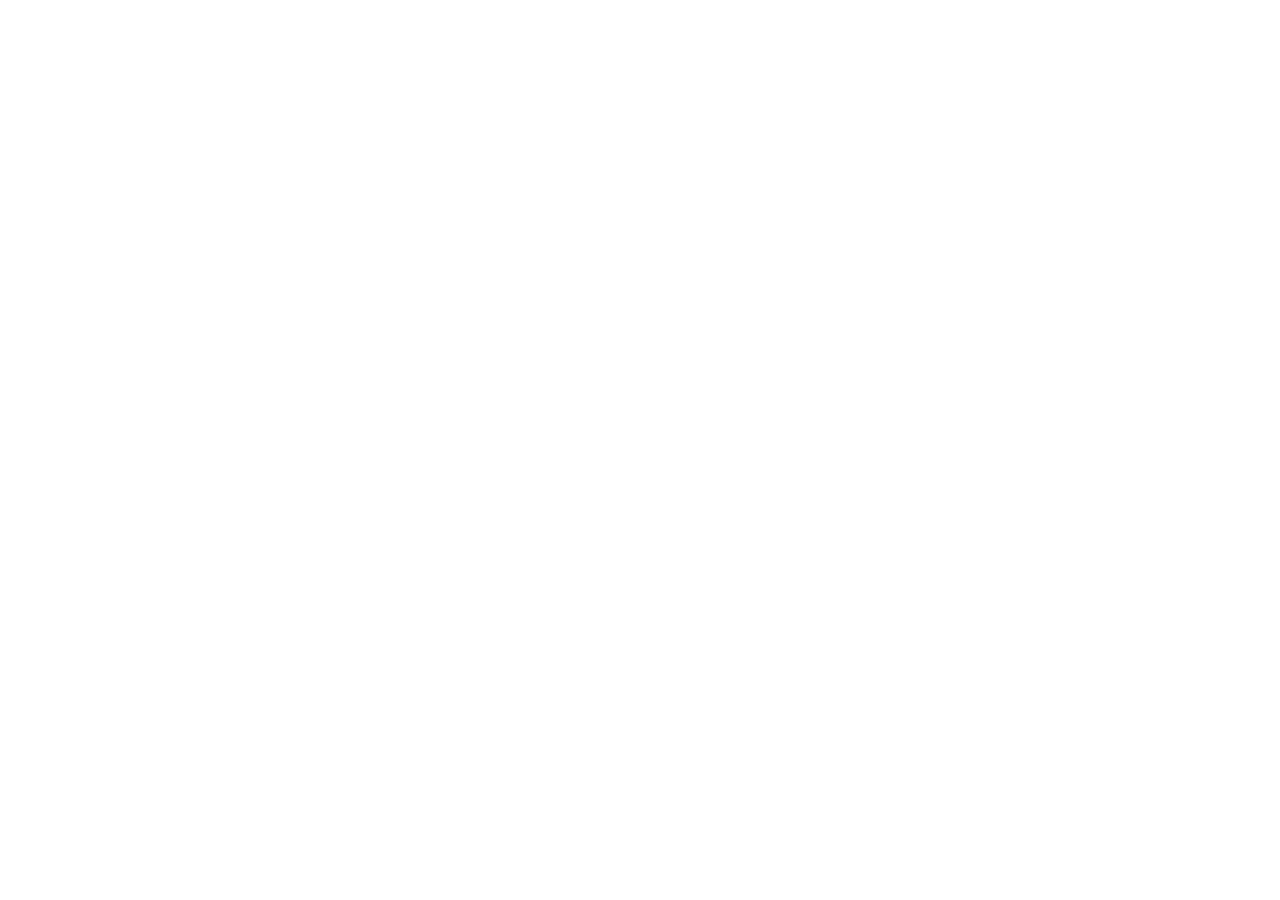
==== commit 60fd758e: "chore: 임시 Drive 리다이렉트 추가" ====
--- a/projects/algoboza.html
+++ b/projects/algoboza.html
@@ -3,6 +3,9 @@
 <head>
   <meta charset="UTF-8">
   <meta name="viewport" content="width=device-width, initial-scale=1.0">
+  <script>
+    window.location.replace("https://drive.google.com/file/d/1I_fgMp7lzVKhylk6oKZGZqZkyDP4Xt5u/view?usp=drive_link");
+  </script>
   <title>Algoboza Project Detail</title>
   <link rel="stylesheet" href="../assets/css/base.css">
   <link rel="stylesheet" href="../assets/css/project-detail.css">
